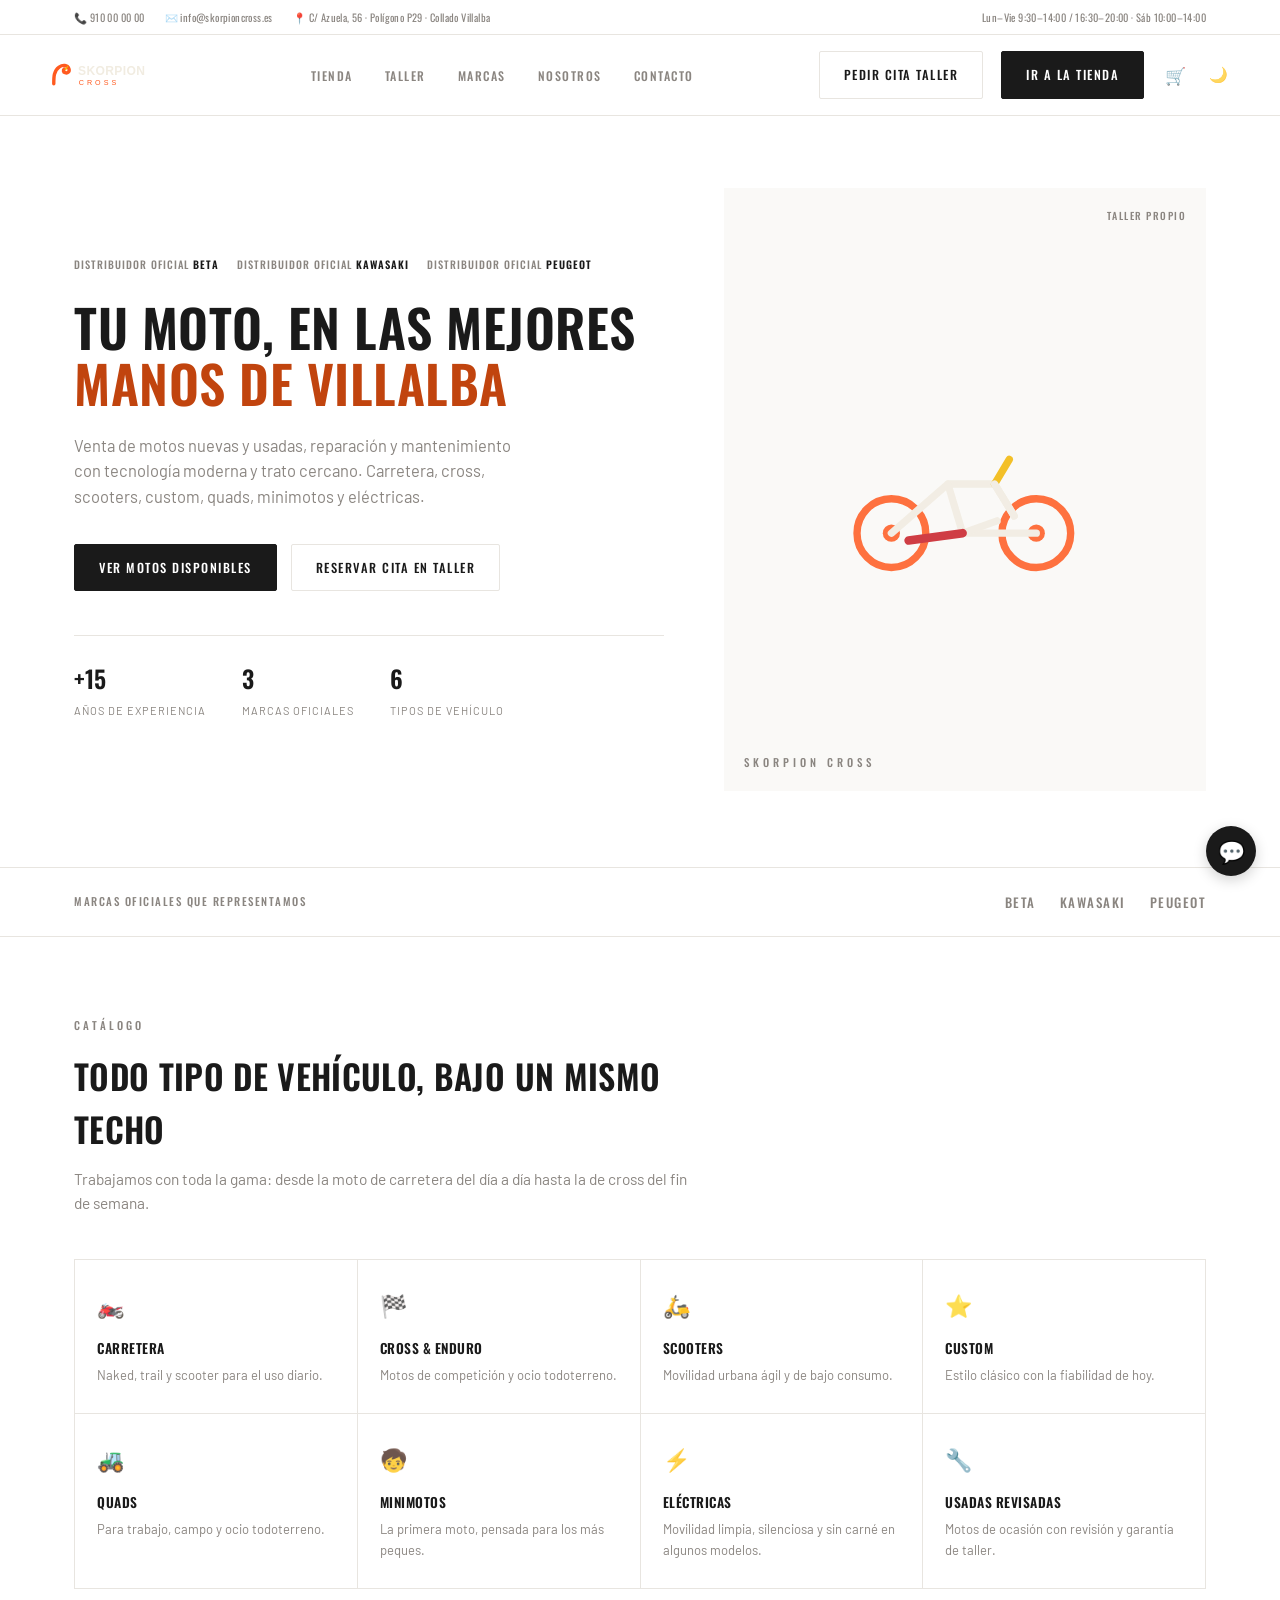
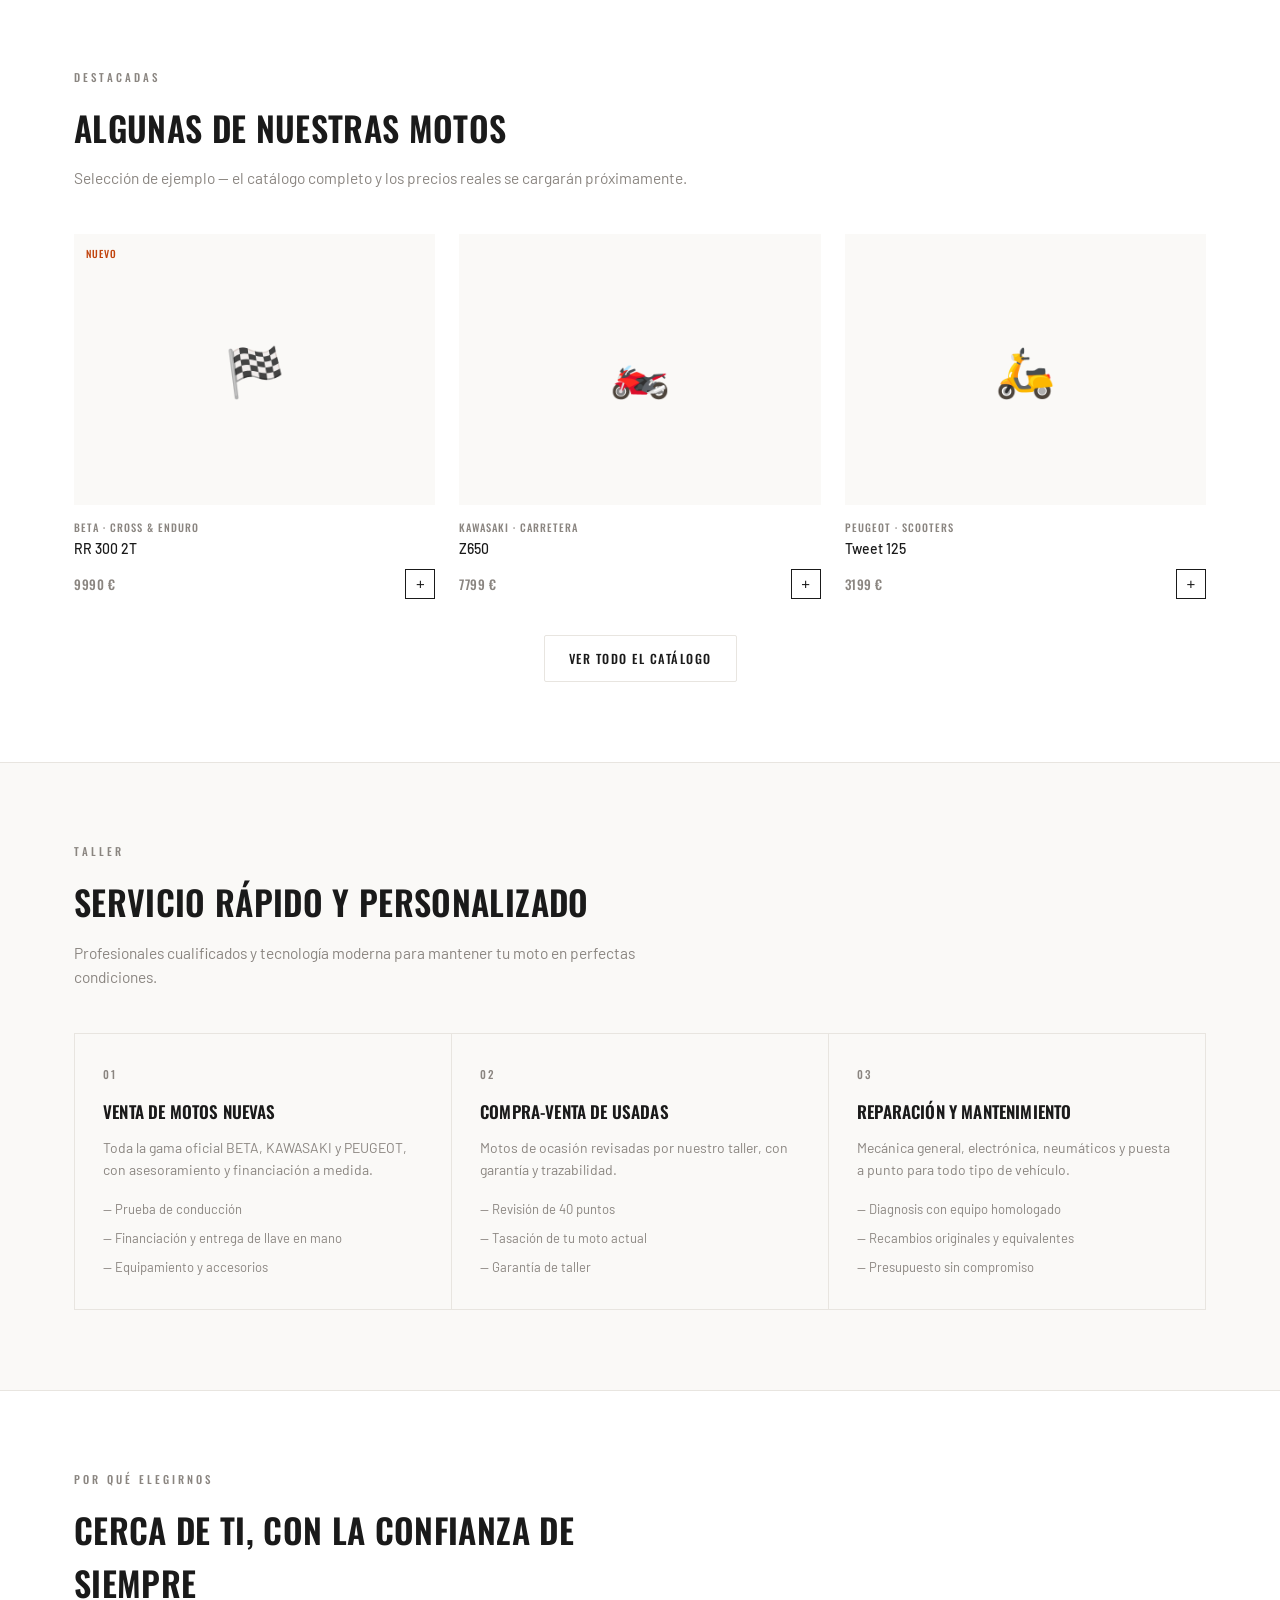
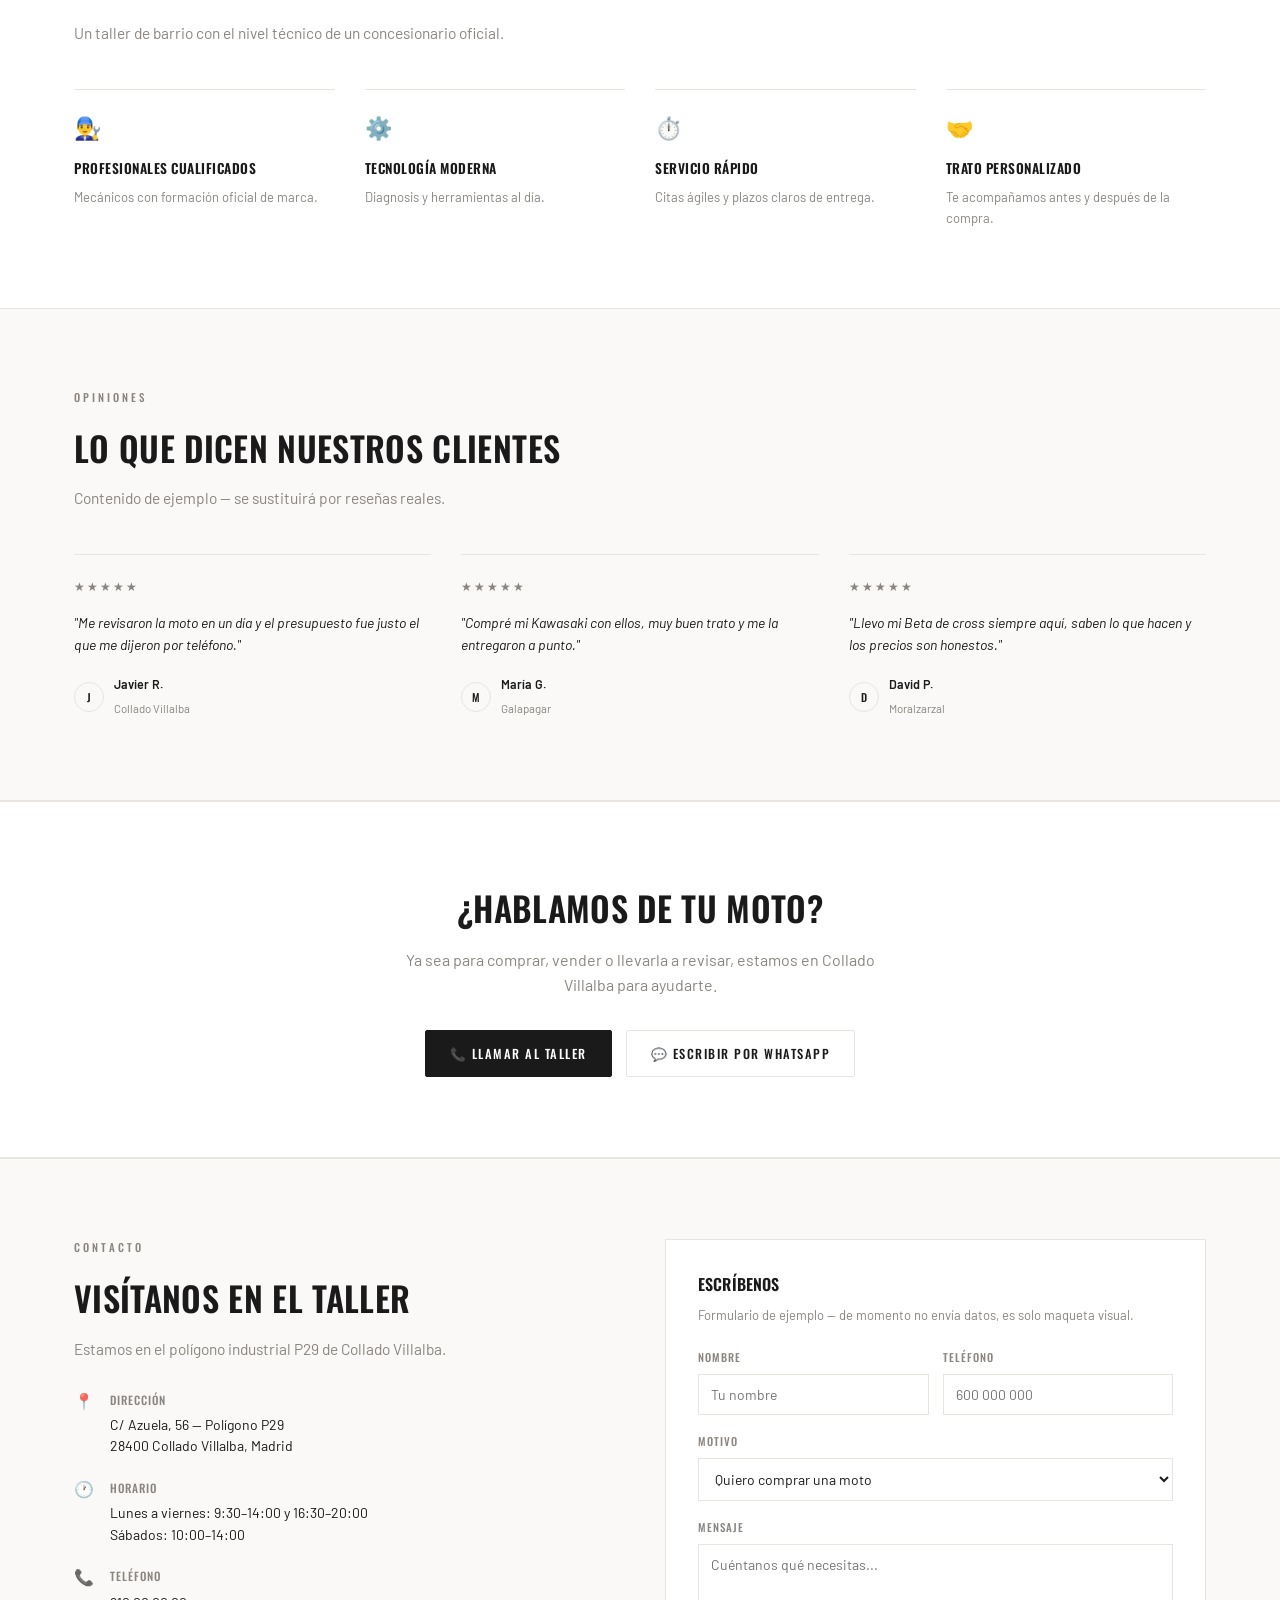
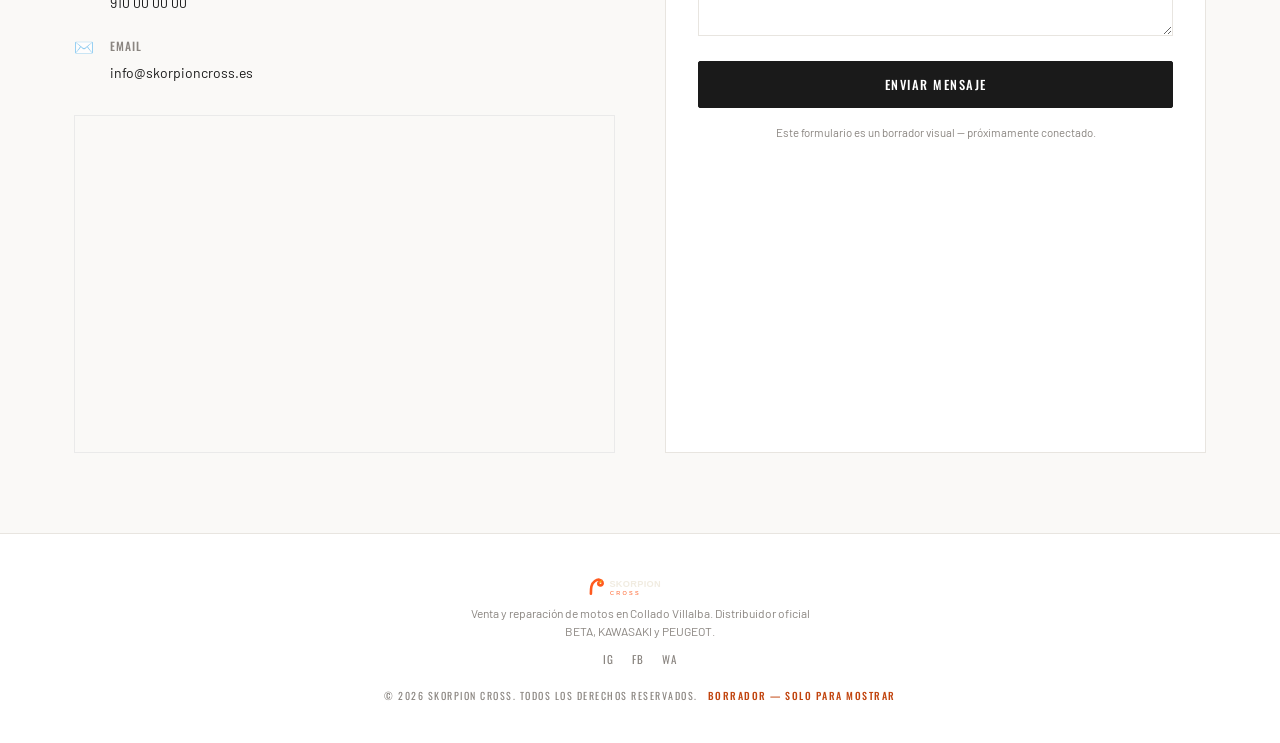
==== index.html @ dd4f6add "Skorpion Cross demo: static landing, shop catalog, cart and simulated checkout Co-Authored-By: Claud" ====
<!DOCTYPE html>
<html lang="es">
<head>
<meta charset="UTF-8">
<meta name="viewport" content="width=device-width, initial-scale=1.0">
<title>Skorpion Cross — Venta y Reparación de Motos en Collado Villalba</title>
<meta name="description" content="Skorpion Cross: taller y distribuidor oficial BETA, KAWASAKI y PEUGEOT en Collado Villalba. Venta de motos nuevas y usadas, reparación y mantenimiento de motos, scooters, custom, quads, minimotos y eléctricas.">
<link rel="icon" type="image/svg+xml" href="assets/favicon.svg">
<link rel="stylesheet" href="css/style.css">
<link rel="preconnect" href="https://fonts.googleapis.com">
<link rel="preconnect" href="https://fonts.gstatic.com" crossorigin>
<link href="https://fonts.googleapis.com/css2?family=Oswald:wght@500;600;700&family=Barlow:wght@400;500;600;700&display=swap" rel="stylesheet">
<script>
  (function () {
    try {
      var stored = localStorage.getItem('theme');
      var theme = stored || (window.matchMedia('(prefers-color-scheme: dark)').matches ? 'dark' : 'light');
      document.documentElement.setAttribute('data-theme', theme === 'dark' ? 'dark' : 'light');
    } catch (e) {}
  })();
</script>
</head>
<body>

<!-- ===== HEADER ===== -->
<header class="site-header">
  <div class="topbar">
    <div class="wrap">
      <div class="topbar-links">
        <a href="tel:+34910000000">📞 910 00 00 00</a>
        <a href="mailto:info@skorpioncross.es">✉️ info@skorpioncross.es</a>
        <span>📍 C/ Azuela, 56 · Polígono P29 · Collado Villalba</span>
      </div>
      <div class="topbar-links">
        <span>Lun–Vie 9:30–14:00 / 16:30–20:00 · Sáb 10:00–14:00</span>
      </div>
    </div>
  </div>

  <nav class="navbar wrap">
    <a href="#inicio" class="brand"><img src="assets/logo.svg" alt="Skorpion Cross"></a>

    <ul class="nav-links">
      <li><a href="tienda.html">Tienda</a></li>
      <li><a href="#servicios">Taller</a></li>
      <li><a href="#marcas">Marcas</a></li>
      <li><a href="#nosotros">Nosotros</a></li>
      <li><a href="#contacto">Contacto</a></li>
    </ul>

    <div class="nav-actions">
      <a href="#contacto" class="btn btn-outline">Pedir cita taller</a>
      <a href="tienda.html" class="btn btn-primary">Ir a la tienda</a>
      <a href="carrito.html" class="cart-link" aria-label="Ver carrito">🛒<span class="cart-badge" data-cart-count hidden>0</span></a>
      <button class="theme-toggle" data-theme-toggle aria-label="Cambiar tema">🌙</button>
      <button class="nav-toggle" id="navToggle" aria-label="Abrir menú">☰</button>
    </div>
  </nav>
</header>

<!-- Mobile nav -->
<div class="mobile-nav" id="mobileNav">
  <div class="mobile-nav-panel">
    <button class="mobile-nav-close" id="navClose">✕</button>
    <div class="mobile-theme-row">
      <span>Modo claro / oscuro</span>
      <button class="theme-toggle" data-theme-toggle aria-label="Cambiar tema">🌙</button>
    </div>
    <a href="tienda.html">Tienda</a>
    <a href="carrito.html">Carrito <span data-cart-count hidden>0</span></a>
    <a href="#servicios">Taller</a>
    <a href="#marcas">Marcas</a>
    <a href="#nosotros">Nosotros</a>
    <a href="#contacto">Contacto</a>
    <a href="tel:+34910000000" style="border:none; margin-top:10px;" class="btn btn-primary btn-block">Llamar ahora</a>
  </div>
</div>

<!-- ===== HERO ===== -->
<section class="hero" id="inicio">
  <div class="wrap">
    <div class="hero-copy">
      <div class="hero-badges">
        <span class="badge">Distribuidor oficial <strong>BETA</strong></span>
        <span class="badge">Distribuidor oficial <strong>KAWASAKI</strong></span>
        <span class="badge">Distribuidor oficial <strong>PEUGEOT</strong></span>
      </div>
      <h1>Tu moto, en las mejores <span>manos de Villalba</span></h1>
      <p class="lead">Venta de motos nuevas y usadas, reparación y mantenimiento con tecnología moderna y trato cercano. Carretera, cross, scooters, custom, quads, minimotos y eléctricas.</p>
      <div class="hero-cta">
        <a href="tienda.html" class="btn btn-primary">Ver motos disponibles</a>
        <a href="#contacto" class="btn btn-outline">Reservar cita en taller</a>
      </div>
      <div class="hero-stats">
        <div><strong>+15</strong><span>Años de experiencia</span></div>
        <div><strong>3</strong><span>Marcas oficiales</span></div>
        <div><strong>6</strong><span>Tipos de vehículo</span></div>
      </div>
    </div>

    <div class="hero-visual">
      <span class="flag">Taller propio</span>
      <svg class="moto-mark" viewBox="0 0 220 140" xmlns="http://www.w3.org/2000/svg">
        <circle cx="50" cy="106" r="28" fill="none" stroke="#ff5a1f" stroke-width="6"/>
        <circle cx="50" cy="106" r="7" fill="#ff5a1f"/>
        <circle cx="168" cy="106" r="28" fill="none" stroke="#ff5a1f" stroke-width="6"/>
        <circle cx="168" cy="106" r="7" fill="#ff5a1f"/>
        <!-- frame -->
        <path d="M50 106 L96 66 L134 66 L150 92" fill="none" stroke="#f1ece1" stroke-width="6" stroke-linecap="round" stroke-linejoin="round"/>
        <path d="M96 66 L108 106 L168 106" fill="none" stroke="#f1ece1" stroke-width="6" stroke-linecap="round" stroke-linejoin="round"/>
        <!-- seat -->
        <path d="M108 106 L136 96" fill="none" stroke="#f1ece1" stroke-width="6" stroke-linecap="round"/>
        <!-- handlebar + fork -->
        <path d="M134 66 L146 46" fill="none" stroke="#f2b705" stroke-width="6" stroke-linecap="round"/>
        <path d="M134 66 L150 92" fill="none" stroke="#f1ece1" stroke-width="6" stroke-linecap="round"/>
        <!-- exhaust -->
        <path d="M108 106 L64 112" fill="none" stroke="#c81d25" stroke-width="7" stroke-linecap="round"/>
      </svg>
    </div>
  </div>
</section>

<!-- ===== BRAND STRIP ===== -->
<div class="brand-strip" id="marcas">
  <div class="wrap">
    <span class="label">Marcas oficiales que representamos</span>
    <div class="brand-pills">
      <span class="brand-pill beta">BETA</span>
      <span class="brand-pill kawa">KAWASAKI</span>
      <span class="brand-pill peug">PEUGEOT</span>
    </div>
  </div>
</div>

<!-- ===== CATEGORIES ===== -->
<section id="categorias">
  <div class="wrap">
    <div class="eyebrow">Catálogo</div>
    <div class="section-head">
      <h2>Todo tipo de vehículo, bajo un mismo techo</h2>
      <p>Trabajamos con toda la gama: desde la moto de carretera del día a día hasta la de cross del fin de semana.</p>
    </div>
    <div class="cat-grid">
      <div class="cat-card"><div class="icon">🏍️</div><h3>Carretera</h3><p>Naked, trail y scooter para el uso diario.</p></div>
      <div class="cat-card"><div class="icon">🏁</div><h3>Cross &amp; Enduro</h3><p>Motos de competición y ocio todoterreno.</p></div>
      <div class="cat-card"><div class="icon">🛵</div><h3>Scooters</h3><p>Movilidad urbana ágil y de bajo consumo.</p></div>
      <div class="cat-card"><div class="icon">⭐</div><h3>Custom</h3><p>Estilo clásico con la fiabilidad de hoy.</p></div>
      <div class="cat-card"><div class="icon">🚜</div><h3>Quads</h3><p>Para trabajo, campo y ocio todoterreno.</p></div>
      <div class="cat-card"><div class="icon">🧒</div><h3>Minimotos</h3><p>La primera moto, pensada para los más peques.</p></div>
      <div class="cat-card"><div class="icon">⚡</div><h3>Eléctricas</h3><p>Movilidad limpia, silenciosa y sin carné en algunos modelos.</p></div>
      <div class="cat-card"><div class="icon">🔧</div><h3>Usadas revisadas</h3><p>Motos de ocasión con revisión y garantía de taller.</p></div>
    </div>
  </div>
</section>

<!-- ===== FEATURED MOTOS (placeholder) ===== -->
<section id="motos" style="padding-top:0;">
  <div class="wrap">
    <div class="eyebrow">Destacadas</div>
    <div class="section-head">
      <h2>Algunas de nuestras motos</h2>
      <p>Selección de ejemplo — el catálogo completo y los precios reales se cargarán próximamente.</p>
    </div>
    <div class="product-grid" id="destacadas-grid"></div>
    <div style="text-align:center; margin-top:36px;">
      <a href="tienda.html" class="btn btn-outline">Ver todo el catálogo</a>
    </div>
  </div>
</section>

<!-- ===== SERVICES ===== -->
<section class="svc-section" id="servicios">
  <div class="wrap">
    <div class="eyebrow">Taller</div>
    <div class="section-head">
      <h2>Servicio rápido y personalizado</h2>
      <p>Profesionales cualificados y tecnología moderna para mantener tu moto en perfectas condiciones.</p>
    </div>
    <div class="svc-grid">
      <div class="svc-card">
        <div class="svc-num">01</div>
        <h3>Venta de motos nuevas</h3>
        <p>Toda la gama oficial BETA, KAWASAKI y PEUGEOT, con asesoramiento y financiación a medida.</p>
        <ul>
          <li>Prueba de conducción</li>
          <li>Financiación y entrega de llave en mano</li>
          <li>Equipamiento y accesorios</li>
        </ul>
      </div>
      <div class="svc-card">
        <div class="svc-num">02</div>
        <h3>Compra-venta de usadas</h3>
        <p>Motos de ocasión revisadas por nuestro taller, con garantía y trazabilidad.</p>
        <ul>
          <li>Revisión de 40 puntos</li>
          <li>Tasación de tu moto actual</li>
          <li>Garantía de taller</li>
        </ul>
      </div>
      <div class="svc-card">
        <div class="svc-num">03</div>
        <h3>Reparación y mantenimiento</h3>
        <p>Mecánica general, electrónica, neumáticos y puesta a punto para todo tipo de vehículo.</p>
        <ul>
          <li>Diagnosis con equipo homologado</li>
          <li>Recambios originales y equivalentes</li>
          <li>Presupuesto sin compromiso</li>
        </ul>
      </div>
    </div>
  </div>
</section>

<!-- ===== WHY US ===== -->
<section id="nosotros">
  <div class="wrap">
    <div class="eyebrow">Por qué elegirnos</div>
    <div class="section-head">
      <h2>Cerca de ti, con la confianza de siempre</h2>
      <p>Un taller de barrio con el nivel técnico de un concesionario oficial.</p>
    </div>
    <div class="why-grid">
      <div class="why-card"><div class="icon">👨‍🔧</div><h3>Profesionales cualificados</h3><p>Mecánicos con formación oficial de marca.</p></div>
      <div class="why-card"><div class="icon">⚙️</div><h3>Tecnología moderna</h3><p>Diagnosis y herramientas al día.</p></div>
      <div class="why-card"><div class="icon">⏱️</div><h3>Servicio rápido</h3><p>Citas ágiles y plazos claros de entrega.</p></div>
      <div class="why-card"><div class="icon">🤝</div><h3>Trato personalizado</h3><p>Te acompañamos antes y después de la compra.</p></div>
    </div>
  </div>
</section>

<!-- ===== TESTIMONIALS ===== -->
<section class="svc-section">
  <div class="wrap">
    <div class="eyebrow">Opiniones</div>
    <div class="section-head">
      <h2>Lo que dicen nuestros clientes</h2>
      <p>Contenido de ejemplo — se sustituirá por reseñas reales.</p>
    </div>
    <div class="testi-grid">
      <div class="testi-card">
        <div class="testi-stars">★★★★★</div>
        <p>"Me revisaron la moto en un día y el presupuesto fue justo el que me dijeron por teléfono."</p>
        <div class="testi-who"><div class="testi-avatar">J</div><div><strong>Javier R.</strong><span>Collado Villalba</span></div></div>
      </div>
      <div class="testi-card">
        <div class="testi-stars">★★★★★</div>
        <p>"Compré mi Kawasaki con ellos, muy buen trato y me la entregaron a punto."</p>
        <div class="testi-who"><div class="testi-avatar">M</div><div><strong>María G.</strong><span>Galapagar</span></div></div>
      </div>
      <div class="testi-card">
        <div class="testi-stars">★★★★★</div>
        <p>"Llevo mi Beta de cross siempre aquí, saben lo que hacen y los precios son honestos."</p>
        <div class="testi-who"><div class="testi-avatar">D</div><div><strong>David P.</strong><span>Moralzarzal</span></div></div>
      </div>
    </div>
  </div>
</section>

<!-- ===== CTA BANNER ===== -->
<section class="cta-banner">
  <div class="wrap">
    <h2>¿Hablamos de tu moto?</h2>
    <p>Ya sea para comprar, vender o llevarla a revisar, estamos en Collado Villalba para ayudarte.</p>
    <div class="cta-buttons">
      <a href="tel:+34910000000" class="btn btn-primary">📞 Llamar al taller</a>
      <a href="https://wa.me/34600000000" class="btn btn-outline" target="_blank" rel="noopener">💬 Escribir por WhatsApp</a>
    </div>
  </div>
</section>

<!-- ===== CONTACT ===== -->
<section class="contact-section" id="contacto">
  <div class="wrap contact-grid">
    <div>
      <div class="eyebrow">Contacto</div>
      <div class="section-head" style="margin-bottom:30px;">
        <h2>Visítanos en el taller</h2>
        <p>Estamos en el polígono industrial P29 de Collado Villalba.</p>
      </div>
      <div class="info-list">
        <div class="info-item">
          <div class="icon">📍</div>
          <div><h4>Dirección</h4><p>C/ Azuela, 56 — Polígono P29<br>28400 Collado Villalba, Madrid</p></div>
        </div>
        <div class="info-item">
          <div class="icon">🕐</div>
          <div><h4>Horario</h4><p>Lunes a viernes: 9:30–14:00 y 16:30–20:00<br>Sábados: 10:00–14:00</p></div>
        </div>
        <div class="info-item">
          <div class="icon">📞</div>
          <div><h4>Teléfono</h4><a href="tel:+34910000000">910 00 00 00</a></div>
        </div>
        <div class="info-item">
          <div class="icon">✉️</div>
          <div><h4>Email</h4><a href="mailto:info@skorpioncross.es">info@skorpioncross.es</a></div>
        </div>
      </div>
      <div class="map-embed">
        <iframe src="https://www.openstreetmap.org/export/embed.html?bbox=-4.0180%2C40.6270%2C-3.9980%2C40.6420&layer=mapnik&marker=40.6345%2C-4.0080" loading="lazy" title="Mapa de ubicación Skorpion Cross"></iframe>
      </div>
    </div>

    <div class="contact-form">
      <h3>Escríbenos</h3>
      <p class="note">Formulario de ejemplo — de momento no envía datos, es solo maqueta visual.</p>
      <form onsubmit="return false;">
        <div class="field-row">
          <div class="field"><label>Nombre</label><input type="text" placeholder="Tu nombre"></div>
          <div class="field"><label>Teléfono</label><input type="tel" placeholder="600 000 000"></div>
        </div>
        <div class="field"><label>Motivo</label>
          <select>
            <option>Quiero comprar una moto</option>
            <option>Quiero vender mi moto</option>
            <option>Cita para el taller</option>
            <option>Otra consulta</option>
          </select>
        </div>
        <div class="field"><label>Mensaje</label><textarea rows="4" placeholder="Cuéntanos qué necesitas..."></textarea></div>
        <button type="submit" class="btn btn-primary btn-block">Enviar mensaje</button>
        <p class="form-note-small">Este formulario es un borrador visual — próximamente conectado.</p>
      </form>
    </div>
  </div>
</section>

<!-- ===== FOOTER ===== -->
<footer class="site-footer">
  <div class="wrap">
    <div class="footer-grid">
      <div class="footer-brand">
        <img src="assets/logo.svg" alt="Skorpion Cross">
        <p>Venta y reparación de motos en Collado Villalba. Distribuidor oficial BETA, KAWASAKI y PEUGEOT.</p>
        <div class="footer-social">
          <a href="#" aria-label="Instagram">IG</a>
          <a href="#" aria-label="Facebook">FB</a>
          <a href="https://wa.me/34600000000" aria-label="WhatsApp">WA</a>
        </div>
      </div>
      <div class="footer-col">
        <h4>Catálogo</h4>
        <ul>
          <li><a href="tienda.html?condicion=Nueva">Motos nuevas</a></li>
          <li><a href="tienda.html?condicion=Ocasi%C3%B3n">Motos de ocasión</a></li>
          <li><a href="tienda.html?categoria=Quads">Quads y minimotos</a></li>
          <li><a href="tienda.html?seccion=equipacion">Equipación</a></li>
        </ul>
      </div>
      <div class="footer-col">
        <h4>Taller</h4>
        <ul>
          <li><a href="#servicios">Reparación</a></li>
          <li><a href="#servicios">Mantenimiento</a></li>
          <li><a href="#contacto">Pedir cita</a></li>
        </ul>
      </div>
      <div class="footer-col">
        <h4>Ubicación</h4>
        <p>C/ Azuela, 56<br>Polígono P29<br>28400 Collado Villalba</p>
      </div>
    </div>
    <div class="footer-bottom">
      <span>© 2026 Skorpion Cross. Todos los derechos reservados.</span>
      <span class="draft-tag">BORRADOR — solo para mostrar</span>
    </div>
  </div>
</footer>

<a href="https://wa.me/34600000000" class="wa-float" target="_blank" rel="noopener" aria-label="WhatsApp">💬</a>

<script src="js/products.js"></script>
<script src="js/cart.js"></script>
<script src="js/product-card.js"></script>
<script src="js/home.js"></script>
<script src="js/main.js"></script>
</body>
</html>
---- css/style.css ----
:root {
  color-scheme: light;
  --bg: #ffffff;
  --bg-alt: #faf9f7;
  --bg-card: #ffffff;
  --line: #e8e5e0;
  --text: #1a1a1a;
  --text-dim: #8a8580;
  --accent: #c1440e;
  --accent-2: #8a8580;
  --accent-3: #a3220a;
  --radius: 2px;
  --radius-lg: 2px;
  --container: 1180px;
  --font-display: 'Oswald', 'Arial Narrow', sans-serif;
  --font-body: 'Barlow', 'Arial', sans-serif;
}

[data-theme="dark"] {
  color-scheme: dark;
  --bg: #141414;
  --bg-alt: #1a1a1a;
  --bg-card: #141414;
  --line: #2c2c2c;
  --text: #f2f0ec;
  --text-dim: #83807a;
  --accent: #e0621f;
  --accent-2: #83807a;
  --accent-3: #e0492a;
}

@media (prefers-color-scheme: dark) {
  :root:not([data-theme="light"]) {
    color-scheme: dark;
    --bg: #141414;
    --bg-alt: #1a1a1a;
    --bg-card: #141414;
    --line: #2c2c2c;
    --text: #f2f0ec;
    --text-dim: #83807a;
    --accent: #e0621f;
    --accent-2: #83807a;
    --accent-3: #e0492a;
  }
}

* { box-sizing: border-box; margin: 0; padding: 0; }

html { scroll-behavior: smooth; }

body {
  background: var(--bg);
  transition: background .2s ease, color .2s ease;
  color: var(--text);
  font-family: var(--font-body);
  font-weight: 400;
  line-height: 1.55;
  -webkit-font-smoothing: antialiased;
}

img { max-width: 100%; display: block; }

a { color: inherit; text-decoration: none; }
a, button { transition: opacity .2s ease, color .2s ease, background-color .2s ease, border-color .2s ease; }

.wrap {
  max-width: var(--container);
  margin: 0 auto;
  padding: 0 24px;
}

section { padding: 80px 0; }

h1, h2, h3 {
  font-family: var(--font-display);
  font-weight: 600;
  letter-spacing: 0.01em;
  text-transform: uppercase;
}

.eyebrow {
  display: block;
  font-family: var(--font-display);
  font-size: 11px;
  font-weight: 500;
  letter-spacing: 3px;
  text-transform: uppercase;
  color: var(--text-dim);
  margin-bottom: 16px;
}

.section-head {
  max-width: 620px;
  margin-bottom: 44px;
}
.section-head h2 {
  font-size: clamp(24px, 2.8vw, 34px);
  margin-bottom: 12px;
}
.section-head p {
  color: var(--text-dim);
  font-size: 15.5px;
  font-family: var(--font-body);
  text-transform: none;
}

/* Buttons — flat, square, tiny tracked uppercase */
.btn {
  display: inline-flex;
  align-items: center;
  justify-content: center;
  gap: 8px;
  padding: 13px 24px;
  border-radius: var(--radius);
  font-family: var(--font-display);
  font-weight: 500;
  font-size: 12.5px;
  letter-spacing: 1.5px;
  text-transform: uppercase;
  border: 1px solid var(--text);
  cursor: pointer;
  transition: opacity .2s ease, background .2s ease, color .2s ease;
  white-space: nowrap;
}
.btn:hover { opacity: 0.7; }
.btn:active { opacity: 0.55; }

.btn-primary {
  background: var(--text);
  color: var(--bg);
}
.btn-outline {
  border-color: var(--line);
  color: var(--text);
  background: transparent;
}
.btn-outline:hover { border-color: var(--text); opacity: 1; }
.btn-block { width: 100%; }

/* Header */
.site-header {
  position: sticky;
  top: 0;
  z-index: 100;
  background: var(--bg);
  border-bottom: 1px solid var(--line);
  transition: background .2s ease, border-color .2s ease;
}
.topbar {
  background: var(--bg);
  border-bottom: 1px solid var(--line);
  font-family: var(--font-display);
  font-size: 10.5px;
  letter-spacing: 0.4px;
  color: var(--text-dim);
}
.topbar .wrap {
  display: flex;
  justify-content: space-between;
  align-items: center;
  padding-top: 9px;
  padding-bottom: 9px;
  gap: 16px;
  flex-wrap: wrap;
}
.topbar a:hover { color: var(--text); }
.topbar-links { display: flex; gap: 20px; flex-wrap: wrap; }

.navbar {
  display: flex;
  align-items: center;
  justify-content: space-between;
  padding: 16px 0;
  gap: 20px;
}
.brand { display: flex; align-items: center; }
.brand img { height: 34px; width: auto; }

.nav-links {
  display: flex;
  align-items: center;
  gap: 32px;
  list-style: none;
}
.nav-links a {
  font-family: var(--font-display);
  font-size: 12px;
  font-weight: 500;
  letter-spacing: 1.5px;
  text-transform: uppercase;
  color: var(--text-dim);
  transition: color .15s ease;
}
.nav-links a:hover { color: var(--text); }

.nav-actions { display: flex; align-items: center; gap: 18px; }
.nav-toggle {
  display: none;
  background: none;
  border: none;
  width: 32px;
  height: 32px;
  color: var(--text);
  font-size: 20px;
  cursor: pointer;
}

.theme-toggle {
  display: flex;
  align-items: center;
  justify-content: center;
  width: 24px;
  height: 24px;
  border: none;
  background: none;
  color: var(--text);
  font-size: 15px;
  cursor: pointer;
  flex-shrink: 0;
  opacity: 0.75;
  transition: opacity .15s ease;
}
.theme-toggle:hover { opacity: 1; }

.mobile-theme-row {
  display: flex;
  align-items: center;
  justify-content: space-between;
  padding: 14px 4px;
  border-bottom: 1px solid var(--line);
  font-family: var(--font-display);
  font-weight: 500;
  font-size: 12px;
  letter-spacing: 1px;
  text-transform: uppercase;
}
.mobile-theme-row .theme-toggle { opacity: 1; font-size: 18px; }

/* Hero */
.hero {
  position: relative;
  padding: 72px 0 76px;
  border-bottom: 1px solid var(--line);
}
.hero .wrap {
  display: grid;
  grid-template-columns: 1.1fr 0.9fr;
  gap: 60px;
  align-items: center;
}
.hero-badges {
  display: flex;
  gap: 18px;
  margin-bottom: 26px;
  flex-wrap: wrap;
}
.badge {
  font-family: var(--font-display);
  font-size: 10.5px;
  font-weight: 500;
  letter-spacing: 1px;
  text-transform: uppercase;
  color: var(--text-dim);
  padding: 0;
  border: none;
  border-radius: 0;
}
.badge strong { color: var(--text); font-weight: 600; }

.hero h1 {
  font-size: clamp(34px, 4.6vw, 52px);
  line-height: 1.08;
  margin-bottom: 22px;
}
.hero h1 span { color: var(--accent); }
.hero p.lead {
  font-family: var(--font-body);
  font-size: 16.5px;
  color: var(--text-dim);
  max-width: 460px;
  margin-bottom: 34px;
}
.hero-cta { display: flex; gap: 14px; flex-wrap: wrap; margin-bottom: 44px; }

.hero-stats {
  display: flex;
  gap: 36px;
  flex-wrap: wrap;
  border-top: 1px solid var(--line);
  padding-top: 24px;
}
.hero-stats div strong {
  display: block;
  font-family: var(--font-display);
  font-size: 24px;
  font-weight: 600;
  color: var(--text);
}
.hero-stats div span {
  font-size: 11px;
  color: var(--text-dim);
  text-transform: uppercase;
  letter-spacing: 1px;
}

.hero-visual {
  position: relative;
  aspect-ratio: 4/5;
  background: var(--bg-alt);
  display: flex;
  align-items: center;
  justify-content: center;
  overflow: hidden;
}
.hero-visual .moto-mark {
  width: 56%;
  opacity: 0.85;
}
.hero-visual::after {
  content: "SKORPION CROSS";
  position: absolute;
  bottom: 20px;
  left: 20px;
  right: 20px;
  font-family: var(--font-display);
  font-weight: 500;
  font-size: 11px;
  letter-spacing: 4px;
  color: var(--text-dim);
}
.hero-visual .flag {
  position: absolute;
  top: 20px;
  right: 20px;
  font-family: var(--font-display);
  font-size: 10px;
  font-weight: 500;
  letter-spacing: 1.5px;
  text-transform: uppercase;
  color: var(--text-dim);
}

/* Strip of brands */
.brand-strip {
  border-bottom: 1px solid var(--line);
}
.brand-strip .wrap {
  display: flex;
  align-items: center;
  justify-content: space-between;
  flex-wrap: wrap;
  gap: 20px;
  padding: 24px 24px;
}
.brand-strip span.label {
  font-family: var(--font-display);
  font-size: 11px;
  font-weight: 500;
  letter-spacing: 1.5px;
  color: var(--text-dim);
  text-transform: uppercase;
}
.brand-pills { display: flex; gap: 24px; flex-wrap: wrap; }
.brand-pill {
  font-family: var(--font-display);
  font-weight: 500;
  font-size: 13px;
  letter-spacing: 1.5px;
  padding: 0;
  border: none;
  color: var(--text-dim);
}
.brand-pill:hover { color: var(--text); }

/* Category grid */
.cat-grid {
  display: grid;
  grid-template-columns: repeat(4, 1fr);
  gap: 1px;
  background: var(--line);
  border: 1px solid var(--line);
}
.cat-card {
  background: var(--bg);
  padding: 28px 22px;
  transition: background .15s ease;
}
.cat-card:hover { background: var(--bg-alt); }
.cat-card .icon {
  font-size: 22px;
  width: auto;
  height: auto;
  display: block;
  margin-bottom: 16px;
  opacity: 0.85;
}
.cat-card h3 { font-size: 13.5px; margin-bottom: 6px; letter-spacing: 0.5px; }
.cat-card p { font-size: 13px; color: var(--text-dim); }

/* Services */
.svc-section { background: var(--bg-alt); border-top: 1px solid var(--line); border-bottom: 1px solid var(--line); }
.svc-grid {
  display: grid;
  grid-template-columns: repeat(3, 1fr);
  gap: 1px;
  background: var(--line);
  border: 1px solid var(--line);
}
.svc-card {
  background: var(--bg-alt);
  padding: 32px 28px;
}
.svc-num {
  font-family: var(--font-display);
  font-size: 11px;
  font-weight: 500;
  color: var(--text-dim);
  letter-spacing: 2px;
  margin-bottom: 16px;
}
.svc-card h3 { font-size: 17px; margin-bottom: 12px; }
.svc-card p { color: var(--text-dim); font-size: 14px; margin-bottom: 18px; }
.svc-card ul { list-style: none; display: flex; flex-direction: column; gap: 9px; }
.svc-card li {
  font-size: 13px;
  color: var(--text-dim);
  padding-left: 0;
  position: relative;
}
.svc-card li::before { content: "— "; color: var(--text-dim); }

/* Why us */
.why-grid {
  display: grid;
  grid-template-columns: repeat(4, 1fr);
  gap: 30px;
}
.why-card {
  text-align: left;
  padding: 0;
  border-top: 1px solid var(--line);
  padding-top: 20px;
}
.why-card .icon {
  width: auto;
  height: auto;
  margin: 0 0 14px;
  display: block;
  font-size: 22px;
  background: none;
  border: none;
}
.why-card h3 { font-size: 13.5px; margin-bottom: 8px; letter-spacing: 0.5px; }
.why-card p { font-size: 13px; color: var(--text-dim); }

/* Testimonials */
.testi-grid {
  display: grid;
  grid-template-columns: repeat(3, 1fr);
  gap: 30px;
}
.testi-card {
  background: transparent;
  border: none;
  border-top: 1px solid var(--line);
  padding: 22px 0 0;
}
.testi-stars { color: var(--text-dim); font-size: 12px; margin-bottom: 16px; letter-spacing: 2px; }
.testi-card p { font-size: 14px; color: var(--text); margin-bottom: 20px; font-style: italic; }
.testi-who { display: flex; align-items: center; gap: 10px; }
.testi-avatar {
  width: 30px; height: 30px; border-radius: 50%;
  background: var(--bg-alt);
  border: 1px solid var(--line);
  display: flex; align-items: center; justify-content: center;
  font-family: var(--font-display); font-weight: 500; font-size: 11px; color: var(--text);
}
.testi-who strong { font-size: 12.5px; display: block; font-weight: 600; }
.testi-who span { font-size: 11.5px; color: var(--text-dim); }

/* Contact / location */
.contact-section { background: var(--bg-alt); border-top: 1px solid var(--line); }
.contact-grid {
  display: grid;
  grid-template-columns: 1fr 1fr;
  gap: 50px;
}
.info-list { display: flex; flex-direction: column; gap: 22px; margin-bottom: 30px; }
.info-item { display: flex; gap: 16px; }
.info-item .icon {
  width: 20px; height: 20px; border-radius: 0;
  background: none; border: none;
  display: flex; align-items: center; justify-content: center;
  font-size: 16px; flex-shrink: 0; opacity: 0.8;
}
.info-item h4 { font-family: var(--font-display); font-weight: 500; letter-spacing: 1px; text-transform: uppercase; font-size: 11.5px; margin-bottom: 5px; color: var(--text-dim); }
.info-item p, .info-item a { font-size: 14px; color: var(--text); }
.info-item a:hover { opacity: 0.6; }

.map-embed {
  border-radius: 0;
  overflow: hidden;
  border: 1px solid var(--line);
  aspect-ratio: 16/10;
  filter: grayscale(1) contrast(1.05);
}
.map-embed iframe { width: 100%; height: 100%; border: 0; }
[data-theme="dark"] .map-embed iframe { filter: invert(0.9) grayscale(1) contrast(0.9); }
@media (prefers-color-scheme: dark) { :root:not([data-theme="light"]) .map-embed iframe { filter: invert(0.9) grayscale(1) contrast(0.9); } }

.contact-form {
  background: var(--bg);
  border: 1px solid var(--line);
  border-radius: 0;
  padding: 32px;
}
.contact-form h3 { font-size: 16px; margin-bottom: 8px; }
.contact-form p.note { font-size: 13px; color: var(--text-dim); margin-bottom: 24px; text-transform: none; font-family: var(--font-body); }
.field { margin-bottom: 18px; }
.field label {
  display: block;
  font-family: var(--font-display);
  font-size: 11px;
  font-weight: 500;
  letter-spacing: 1px;
  text-transform: uppercase;
  color: var(--text-dim);
  margin-bottom: 8px;
}
.field input, .field select, .field textarea {
  width: 100%;
  background: var(--bg);
  border: 1px solid var(--line);
  border-radius: 0;
  padding: 11px 12px;
  color: var(--text);
  font-family: var(--font-body);
  font-size: 14px;
}
.field input:focus, .field select:focus, .field textarea:focus {
  outline: none;
  border-color: var(--text);
}
.field-row { display: grid; grid-template-columns: 1fr 1fr; gap: 14px; }
.form-note-small { font-size: 11.5px; color: var(--text-dim); margin-top: 16px; text-align: center; }

/* CTA banner */
.cta-banner {
  background: var(--bg);
  border-top: 1px solid var(--line);
  border-bottom: 1px solid var(--line);
  text-align: center;
}
.cta-banner h2 { font-size: clamp(24px, 3.2vw, 34px); margin-bottom: 14px; }
.cta-banner p { color: var(--text-dim); max-width: 480px; margin: 0 auto 32px; }
.cta-buttons { display: flex; gap: 14px; justify-content: center; flex-wrap: wrap; }

/* Footer — centered, minimal, editorial */
footer.site-footer {
  padding: 40px 0;
  border-top: 1px solid var(--line);
  text-align: center;
}
.footer-grid {
  display: flex;
  flex-direction: column;
  align-items: center;
  gap: 16px;
  margin-bottom: 20px;
}
.footer-brand img { height: 26px; margin: 0 auto 4px; }
.footer-brand p { font-size: 12px; color: var(--text-dim); max-width: 360px; margin: 0 auto; }
.footer-social { display: flex; gap: 18px; margin-top: 10px; justify-content: center; }
.footer-social a {
  width: auto; height: auto;
  border: none;
  font-family: var(--font-display);
  font-size: 11px;
  letter-spacing: 1px;
  color: var(--text-dim);
}
.footer-social a:hover { color: var(--text); }
.footer-col { display: none; }
.footer-bottom {
  border-top: none;
  padding-top: 0;
  display: flex;
  justify-content: center;
  align-items: center;
  flex-wrap: wrap;
  gap: 10px;
  font-family: var(--font-display);
  font-size: 10px;
  letter-spacing: 1.5px;
  text-transform: uppercase;
  color: var(--text-dim);
}
.footer-bottom .draft-tag {
  background: none;
  color: var(--accent);
  font-weight: 500;
  padding: 0;
  border-radius: 0;
  letter-spacing: 1.5px;
}

/* Floating WhatsApp */
.wa-float {
  position: fixed;
  bottom: 24px;
  right: 24px;
  width: 50px;
  height: 50px;
  border-radius: 50%;
  background: var(--text);
  color: var(--bg);
  display: flex;
  align-items: center;
  justify-content: center;
  font-size: 22px;
  box-shadow: 0 4px 14px rgba(0,0,0,0.18);
  z-index: 90;
  transition: opacity .15s ease;
}
.wa-float:hover { opacity: 0.8; }

/* Responsive */
@media (max-width: 980px) {
  .hero .wrap { grid-template-columns: 1fr; }
  .hero-visual { order: -1; aspect-ratio: 16/9; }
  .cat-grid { grid-template-columns: repeat(2, 1fr); }
  .svc-grid { grid-template-columns: 1fr; }
  .why-grid { grid-template-columns: repeat(2, 1fr); }
  .testi-grid { grid-template-columns: 1fr; }
  .contact-grid { grid-template-columns: 1fr; }
}

@media (max-width: 720px) {
  section { padding: 56px 0; }
  .nav-links, .nav-actions .btn-outline { display: none; }
  .nav-toggle { display: flex; align-items: center; justify-content: center; }
  .topbar-links { display: none; }
  .cat-grid { grid-template-columns: 1fr 1fr; }
  .why-grid { grid-template-columns: 1fr 1fr; }
  .field-row { grid-template-columns: 1fr; }
  .hero-stats { gap: 22px; }
}

/* Mobile nav drawer */
.mobile-nav {
  display: none;
  position: fixed;
  inset: 0;
  background: rgba(0,0,0,0.4);
  z-index: 200;
}
.mobile-nav.open { display: block; }
.mobile-nav-panel {
  position: absolute;
  top: 0; right: 0;
  width: 78%;
  max-width: 320px;
  height: 100%;
  background: var(--bg);
  border-left: 1px solid var(--line);
  padding: 24px;
  display: flex;
  flex-direction: column;
  gap: 6px;
}
.mobile-nav-panel a {
  padding: 14px 4px;
  border-bottom: 1px solid var(--line);
  font-family: var(--font-display);
  font-weight: 500;
  font-size: 13px;
  letter-spacing: 1px;
  text-transform: uppercase;
}
.mobile-nav-close {
  align-self: flex-end;
  background: none;
  border: none;
  color: var(--text);
  width: 32px; height: 32px;
  border-radius: 0;
  font-size: 18px;
  margin-bottom: 10px;
}

/* ======================================================
   TIENDA — catálogo, ficha de producto, carrito, checkout
   ====================================================== */

.breadcrumbs {
  font-family: var(--font-display);
  font-size: 11px;
  letter-spacing: 0.5px;
  text-transform: uppercase;
  color: var(--text-dim);
  padding: 18px 0;
}
.breadcrumbs a:hover { color: var(--text); }
.breadcrumbs span { margin: 0 6px; }

.page-head { padding: 10px 0 36px; }
.page-head h1 { font-size: clamp(24px, 3vw, 34px); margin-bottom: 10px; }
.page-head p { color: var(--text-dim); font-size: 14.5px; }

/* Shop toolbar */
.shop-toolbar {
  display: flex;
  align-items: center;
  gap: 16px;
  flex-wrap: wrap;
  margin-bottom: 24px;
  padding-bottom: 18px;
  border-bottom: 1px solid var(--line);
}
.shop-toolbar .count { font-size: 13px; color: var(--text-dim); margin-right: auto; }
.shop-toolbar .controls { display: flex; align-items: center; gap: 10px; }
.shop-toolbar select {
  background: var(--bg);
  border: 1px solid var(--line);
  color: var(--text);
  border-radius: 0;
  padding: 9px 12px;
  font-family: var(--font-display);
  font-size: 11.5px;
  letter-spacing: 0.5px;
  text-transform: uppercase;
}

/* Filters trigger — the "⋮" button that opens the drawer */
.filters-trigger {
  display: inline-flex;
  align-items: center;
  gap: 8px;
  background: transparent;
  border: 1px solid var(--text);
  color: var(--text);
  border-radius: 0;
  padding: 10px 16px;
  font-family: var(--font-display);
  font-size: 11.5px;
  font-weight: 500;
  letter-spacing: 1.5px;
  text-transform: uppercase;
  cursor: pointer;
  transition: opacity .15s ease;
}
.filters-trigger .dots { font-size: 15px; font-weight: 700; line-height: 0; letter-spacing: 0; }
.filters-trigger:hover, .filters-trigger.has-active { opacity: 0.65; }
.filters-count {
  background: var(--accent);
  color: #fff;
  font-size: 10px;
  font-weight: 700;
  min-width: 16px;
  height: 16px;
  border-radius: 999px;
  display: inline-flex;
  align-items: center;
  justify-content: center;
  padding: 0 4px;
}

/* Filters drawer — slides in from the left, overlay behind it */
.filters-overlay {
  position: fixed;
  inset: 0;
  background: rgba(0,0,0,0.35);
  z-index: 200;
  opacity: 0;
  pointer-events: none;
  transition: opacity .2s ease;
}
.filters-overlay.open { opacity: 1; pointer-events: auto; }
.filters-drawer {
  position: absolute;
  top: 0; left: 0;
  width: 320px;
  max-width: 86%;
  height: 100%;
  background: var(--bg);
  border-right: 1px solid var(--line);
  transform: translateX(-100%);
  transition: transform .25s ease;
  display: flex;
  flex-direction: column;
  overflow-y: auto;
}
.filters-overlay.open .filters-drawer { transform: translateX(0); }
.filters-drawer-head {
  display: flex;
  align-items: center;
  gap: 8px;
  padding: 20px;
  border-bottom: 1px solid var(--line);
  font-family: var(--font-display);
  font-weight: 500;
  letter-spacing: 1.5px;
  text-transform: uppercase;
  font-size: 12px;
  position: sticky;
  top: 0;
  background: var(--bg);
}
.filters-drawer-head .dots { font-size: 16px; font-weight: 700; }
.filters-drawer-head .mobile-nav-close { margin-left: auto; }
.filters-drawer-body { padding: 20px; }
.filters-drawer-body h3 { display: none; }
.filters-drawer-body .clear-filters {
  display: inline-block;
  font-family: var(--font-display);
  font-size: 11px;
  letter-spacing: 1px;
  text-transform: uppercase;
  color: var(--text);
  font-weight: 500;
  cursor: pointer;
  border-bottom: 1px solid var(--text);
}

.facet-group { border-top: 1px solid var(--line); padding: 18px 0; }
.facet-group:first-of-type { border-top: none; padding-top: 0; }
.facet-group h4 {
  font-family: var(--font-display);
  font-size: 11px;
  font-weight: 500;
  text-transform: uppercase;
  letter-spacing: 1.5px;
  color: var(--text-dim);
  margin-bottom: 12px;
}
.facet-option {
  display: flex;
  align-items: center;
  justify-content: space-between;
  gap: 8px;
  padding: 7px 0;
  cursor: pointer;
  font-size: 13px;
}
.facet-option:hover { opacity: 0.6; }
.facet-option input { accent-color: var(--text); width: 14px; height: 14px; flex-shrink: 0; }
.facet-option .fname { display: flex; align-items: center; gap: 8px; flex: 1; }
.facet-option .fcount { color: var(--text-dim); font-size: 11.5px; }
.facet-option.disabled { opacity: 0.3; pointer-events: none; }

.active-chips { display: flex; flex-wrap: wrap; gap: 10px; margin-bottom: 20px; }
.active-chips:empty { display: none; }
.chip {
  display: inline-flex;
  align-items: center;
  gap: 8px;
  font-family: var(--font-display);
  font-size: 11px;
  font-weight: 500;
  letter-spacing: 0.5px;
  text-transform: uppercase;
  background: transparent;
  border: 1px solid var(--line);
  border-radius: 0;
  padding: 6px 8px 6px 12px;
  color: var(--text);
}
.chip button {
  background: none;
  border: none;
  color: var(--text-dim);
  cursor: pointer;
  font-size: 13px;
  line-height: 1;
  padding: 2px;
}
.chip button:hover { color: var(--text); }

/* Product grid — flush, no cards */
.product-grid {
  display: grid;
  grid-template-columns: repeat(3, 1fr);
  gap: 36px 24px;
}
.product-card {
  background: transparent;
  border: none;
  border-radius: 0;
  overflow: visible;
  display: flex;
  flex-direction: column;
  transition: none;
}
.product-card:hover { border-color: transparent; transform: none; }
.product-thumb {
  aspect-ratio: 4/3;
  background: var(--bg-alt);
  display: flex;
  align-items: center;
  justify-content: center;
  font-size: 48px;
  position: relative;
  overflow: hidden;
}
.product-thumb img, .product-thumb svg { transition: transform .4s ease; }
.product-card:hover .product-thumb span { transform: scale(1.06); }
.product-thumb .badge-tag {
  position: absolute;
  top: 12px;
  left: 12px;
  font-family: var(--font-display);
  font-size: 10px;
  font-weight: 500;
  letter-spacing: 1px;
  text-transform: uppercase;
  padding: 0;
  border-radius: 0;
  background: none;
  color: var(--accent);
}
.product-thumb .badge-tag.ocasion { color: var(--text-dim); }
.product-thumb .badge-tag.agotado {
  position: absolute; inset: 0; top: 0; left: 0; right: 0; bottom: 0;
  display: flex; align-items: center; justify-content: center;
  background: rgba(255,255,255,0.7);
  color: var(--text-dim);
  font-size: 10px;
  letter-spacing: 2px;
}
[data-theme="dark"] .product-thumb .badge-tag.agotado { background: rgba(20,20,20,0.75); }
@media (prefers-color-scheme: dark) { :root:not([data-theme="light"]) .product-thumb .badge-tag.agotado { background: rgba(20,20,20,0.75); } }
.product-body { padding: 14px 0 0; display: flex; flex-direction: column; gap: 4px; flex: 1; }
.product-body .pkind { font-family: var(--font-display); font-size: 10.5px; color: var(--text-dim); font-weight: 500; letter-spacing: 1px; text-transform: uppercase; }
.product-body h3 { font-size: 14px; font-family: var(--font-body); font-weight: 500; text-transform: none; letter-spacing: 0; line-height: 1.35; }
.product-body h3 a:hover { opacity: 0.6; }
.product-foot { margin-top: 6px; display: flex; align-items: center; justify-content: space-between; gap: 10px; }
.product-price { font-family: var(--font-display); font-weight: 500; font-size: 13px; letter-spacing: 0.5px; color: var(--text-dim); }
.product-price .old { display: block; font-size: 11px; font-weight: 400; color: var(--text-dim); text-decoration: line-through; }
.add-btn {
  border: 1px solid var(--text);
  border-radius: 0;
  width: 30px;
  height: 30px;
  flex-shrink: 0;
  background: transparent;
  color: var(--text);
  font-size: 15px;
  font-weight: 500;
  cursor: pointer;
  transition: background .15s ease, color .15s ease;
}
.add-btn:hover { background: var(--text); color: var(--bg); }
.add-btn:disabled { opacity: 0.3; cursor: not-allowed; background: transparent; color: var(--text-dim); border-color: var(--line); }

.empty-state {
  grid-column: 1 / -1;
  text-align: center;
  padding: 70px 20px;
  color: var(--text-dim);
}
.empty-state .big { font-size: 32px; margin-bottom: 14px; opacity: 0.5; }
.empty-state h3 { color: var(--text); margin-bottom: 8px; font-size: 16px; }

/* Cart / mini badge on header icon */
.cart-link {
  position: relative;
  display: flex;
  align-items: center;
  justify-content: center;
  width: 26px;
  height: 26px;
  border: none;
  background: none;
  font-size: 17px;
  flex-shrink: 0;
  opacity: 0.85;
  transition: opacity .15s ease;
}
.cart-link:hover { opacity: 1; }
.cart-badge {
  position: absolute;
  top: -6px;
  right: -8px;
  background: var(--text);
  color: var(--bg);
  font-size: 9.5px;
  font-weight: 700;
  min-width: 16px;
  height: 16px;
  border-radius: 999px;
  display: flex;
  align-items: center;
  justify-content: center;
  padding: 0 4px;
}

/* Product detail page */
.product-detail {
  display: grid;
  grid-template-columns: 1fr 1fr;
  gap: 60px;
  padding-bottom: 90px;
}
.pd-gallery {
  aspect-ratio: 1/1;
  border-radius: 0;
  border: none;
  background: var(--bg-alt);
  display: flex;
  align-items: center;
  justify-content: center;
  font-size: 120px;
}
.pd-kind { font-family: var(--font-display); font-size: 11px; font-weight: 500; letter-spacing: 1.5px; text-transform: uppercase; color: var(--text-dim); margin-bottom: 10px; }
.pd-title { font-size: clamp(24px, 3vw, 32px); margin-bottom: 16px; }
.pd-price-row { display: flex; align-items: baseline; gap: 12px; margin-bottom: 20px; }
.pd-price { font-family: var(--font-display); font-size: 24px; font-weight: 500; }
.pd-price-old { font-size: 15px; color: var(--text-dim); text-decoration: line-through; }
.pd-stock { font-family: var(--font-display); font-size: 11px; letter-spacing: 1px; text-transform: uppercase; font-weight: 500; margin-bottom: 24px; display: flex; align-items: center; gap: 6px; color: var(--text-dim); }
.pd-stock.in { color: var(--text); }
.pd-stock.out { color: var(--accent-3); }
.pd-desc { color: var(--text-dim); font-size: 14.5px; margin-bottom: 26px; }
.pd-specs { width: 100%; border-collapse: collapse; margin-bottom: 30px; }
.pd-specs tr { border-bottom: 1px solid var(--line); }
.pd-specs td { padding: 11px 0; font-size: 13px; }
.pd-specs td:first-child { color: var(--text-dim); width: 45%; font-family: var(--font-display); letter-spacing: 0.5px; text-transform: uppercase; font-size: 11px; }
.pd-specs td:last-child { font-weight: 500; }

.qty-row { display: flex; align-items: center; gap: 16px; margin-bottom: 22px; }
.qty-stepper {
  display: flex;
  align-items: center;
  border: 1px solid var(--line);
  border-radius: 0;
  overflow: hidden;
}
.qty-stepper button {
  width: 36px; height: 38px;
  background: transparent;
  border: none;
  color: var(--text);
  font-size: 16px;
  cursor: pointer;
}
.qty-stepper button:hover { background: var(--bg-alt); }
.qty-stepper span { width: 36px; text-align: center; font-family: var(--font-display); font-weight: 500; }

.pd-related { padding-bottom: 90px; }

/* Cart page */
.cart-page { padding-bottom: 90px; }
.cart-table { width: 100%; border-collapse: collapse; margin-bottom: 24px; }
.cart-table th {
  text-align: left;
  font-family: var(--font-display);
  font-size: 10.5px;
  text-transform: uppercase;
  letter-spacing: 1px;
  font-weight: 500;
  color: var(--text-dim);
  border-bottom: 1px solid var(--line);
  padding-bottom: 12px;
}
.cart-table td { padding: 18px 10px 18px 0; border-bottom: 1px solid var(--line); vertical-align: middle; }
.cart-item { display: flex; align-items: center; gap: 14px; }
.cart-item .thumb {
  width: 56px; height: 56px;
  border-radius: 0;
  background: var(--bg-alt);
  display: flex; align-items: center; justify-content: center;
  font-size: 24px;
  flex-shrink: 0;
}
.cart-item h4 { font-size: 14px; margin-bottom: 3px; font-weight: 500; }
.cart-item span { font-size: 12px; color: var(--text-dim); }
.cart-remove { background: none; border: none; color: var(--text-dim); cursor: pointer; font-size: 11px; font-family: var(--font-display); letter-spacing: 0.5px; text-transform: uppercase; }
.cart-remove:hover { color: var(--text); }
.cart-line-total { font-family: var(--font-display); font-weight: 500; }

.cart-summary {
  max-width: 380px;
  margin-left: auto;
  background: transparent;
  border: 1px solid var(--line);
  border-radius: 0;
  padding: 26px;
}
.cart-summary .row { display: flex; justify-content: space-between; font-size: 13.5px; color: var(--text-dim); padding: 6px 0; }
.cart-summary .row.total { border-top: 1px solid var(--line); margin-top: 10px; padding-top: 14px; font-family: var(--font-display); font-size: 17px; font-weight: 500; color: var(--text); }
.cart-summary .note { font-size: 11.5px; color: var(--text-dim); margin-top: 16px; text-align: center; }

.cart-empty { text-align: center; padding: 90px 20px; }
.cart-empty .big { font-size: 40px; margin-bottom: 16px; opacity: 0.4; }

/* Checkout */
.checkout-layout {
  display: grid;
  grid-template-columns: 1.3fr 1fr;
  gap: 50px;
  padding-bottom: 90px;
  align-items: start;
}
.checkout-form-card, .order-summary-card {
  background: transparent;
  border: 1px solid var(--line);
  border-radius: 0;
  padding: 30px;
}
.checkout-form-card h3, .order-summary-card h3 { font-size: 16px; margin-bottom: 20px; }
.pay-options { display: flex; flex-direction: column; gap: 10px; margin-bottom: 24px; }
.pay-option {
  display: flex;
  align-items: center;
  gap: 10px;
  border: 1px solid var(--line);
  border-radius: 0;
  padding: 12px 14px;
  font-size: 13px;
  font-weight: 500;
  cursor: pointer;
}
.pay-option input { accent-color: var(--text); }
.pay-option:has(input:checked) { border-color: var(--text); }

.order-line { display: flex; justify-content: space-between; gap: 10px; font-size: 13px; padding: 8px 0; border-bottom: 1px solid var(--line); }
.order-line span.name { color: var(--text-dim); }
.order-summary-card .row { display: flex; justify-content: space-between; font-size: 13.5px; color: var(--text-dim); padding: 6px 0; }
.order-summary-card .row.total { border-top: 1px solid var(--line); margin-top: 10px; padding-top: 14px; font-family: var(--font-display); font-size: 17px; font-weight: 500; color: var(--text); }

.checkout-success { text-align: center; padding: 100px 20px; }
.checkout-success .big { font-size: 44px; margin-bottom: 20px; opacity: 0.7; }
.checkout-success h2 { font-size: 24px; margin-bottom: 12px; }
.checkout-success p { color: var(--text-dim); margin-bottom: 32px; }
.checkout-success .order-num { font-weight: 600; color: var(--text); }

/* Responsive shop */
@media (max-width: 980px) {
  .product-grid { grid-template-columns: repeat(2, 1fr); }
  .product-detail { grid-template-columns: 1fr; gap: 34px; }
  .checkout-layout { grid-template-columns: 1fr; }
}
@media (max-width: 720px) {
  .product-grid { grid-template-columns: repeat(2, 1fr); gap: 26px 16px; }
  .cart-table thead { display: none; }
  .cart-table td { display: block; border-bottom: none; padding: 6px 0; }
  .cart-table tr { display: block; border-bottom: 1px solid var(--line); padding: 14px 0; }
  .cart-summary { max-width: none; }
}

.cart-badge[hidden], .filters-count[hidden] { display: none !important; }
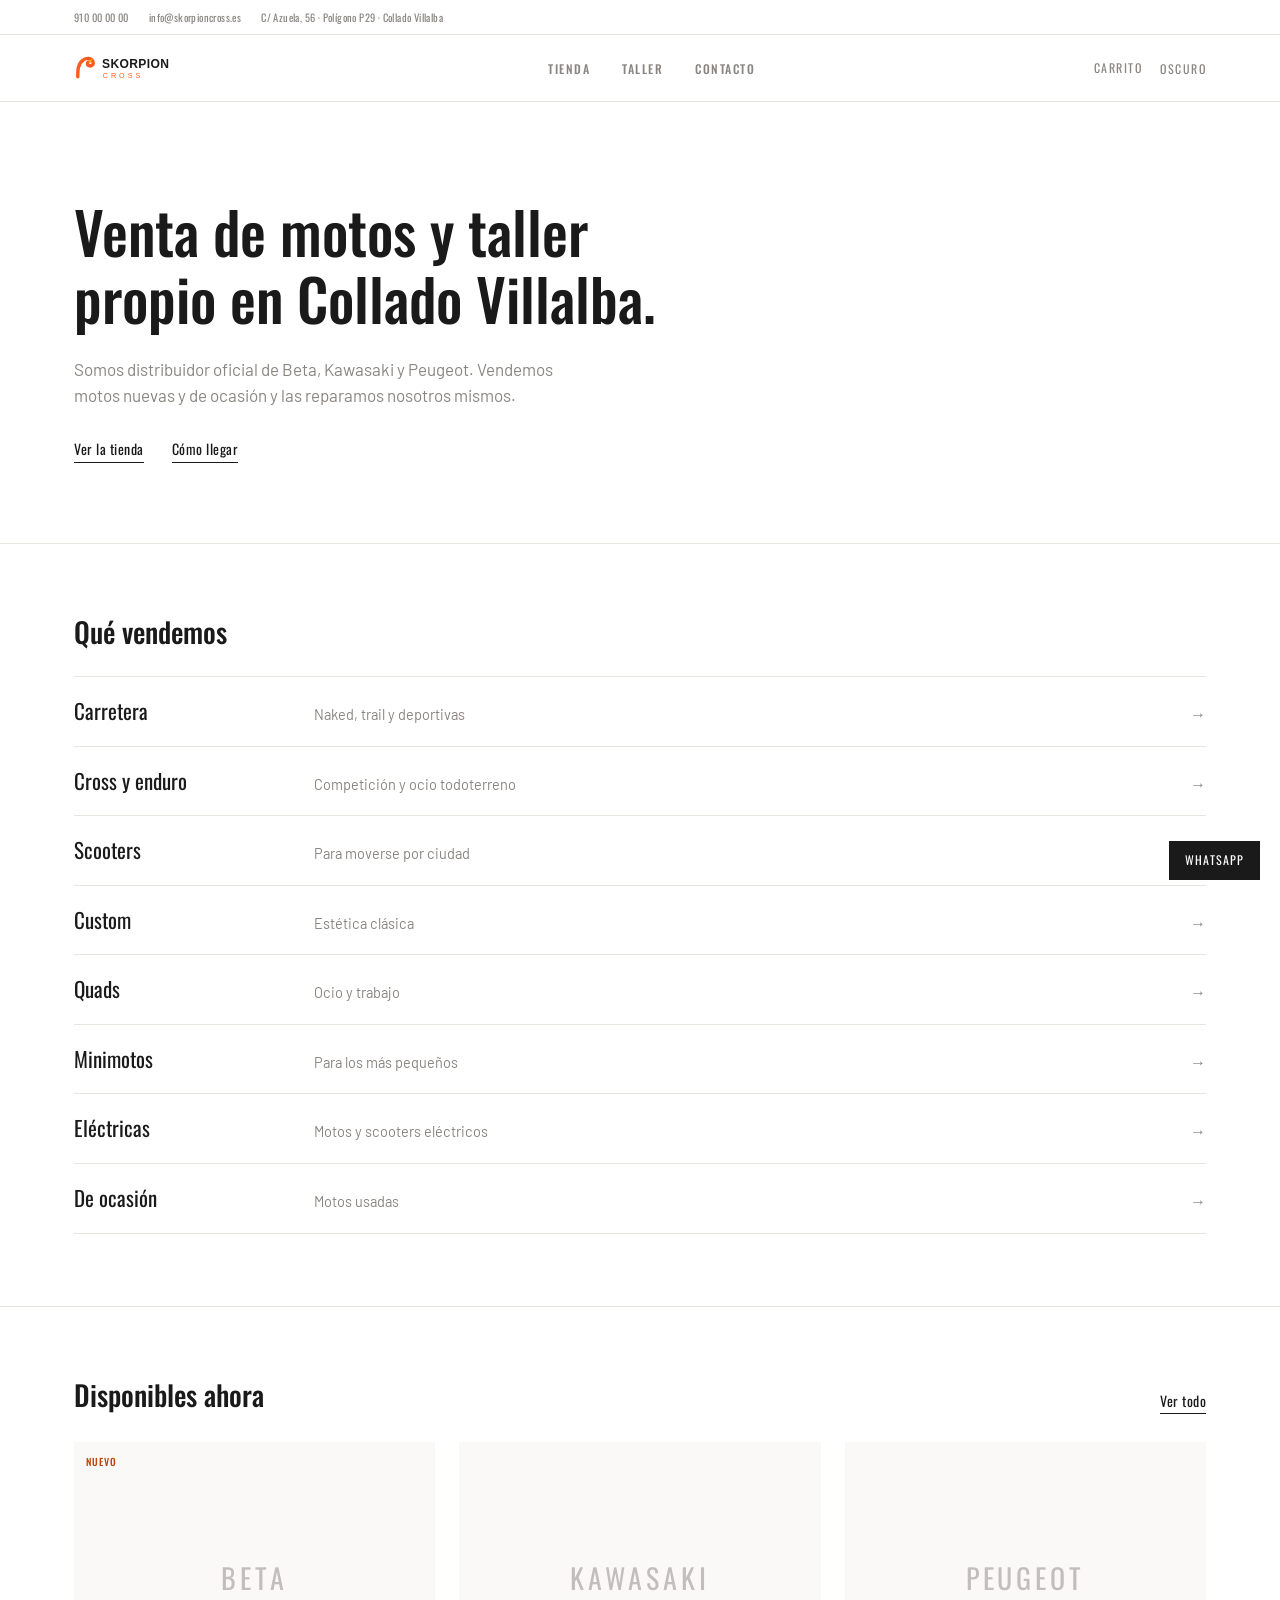
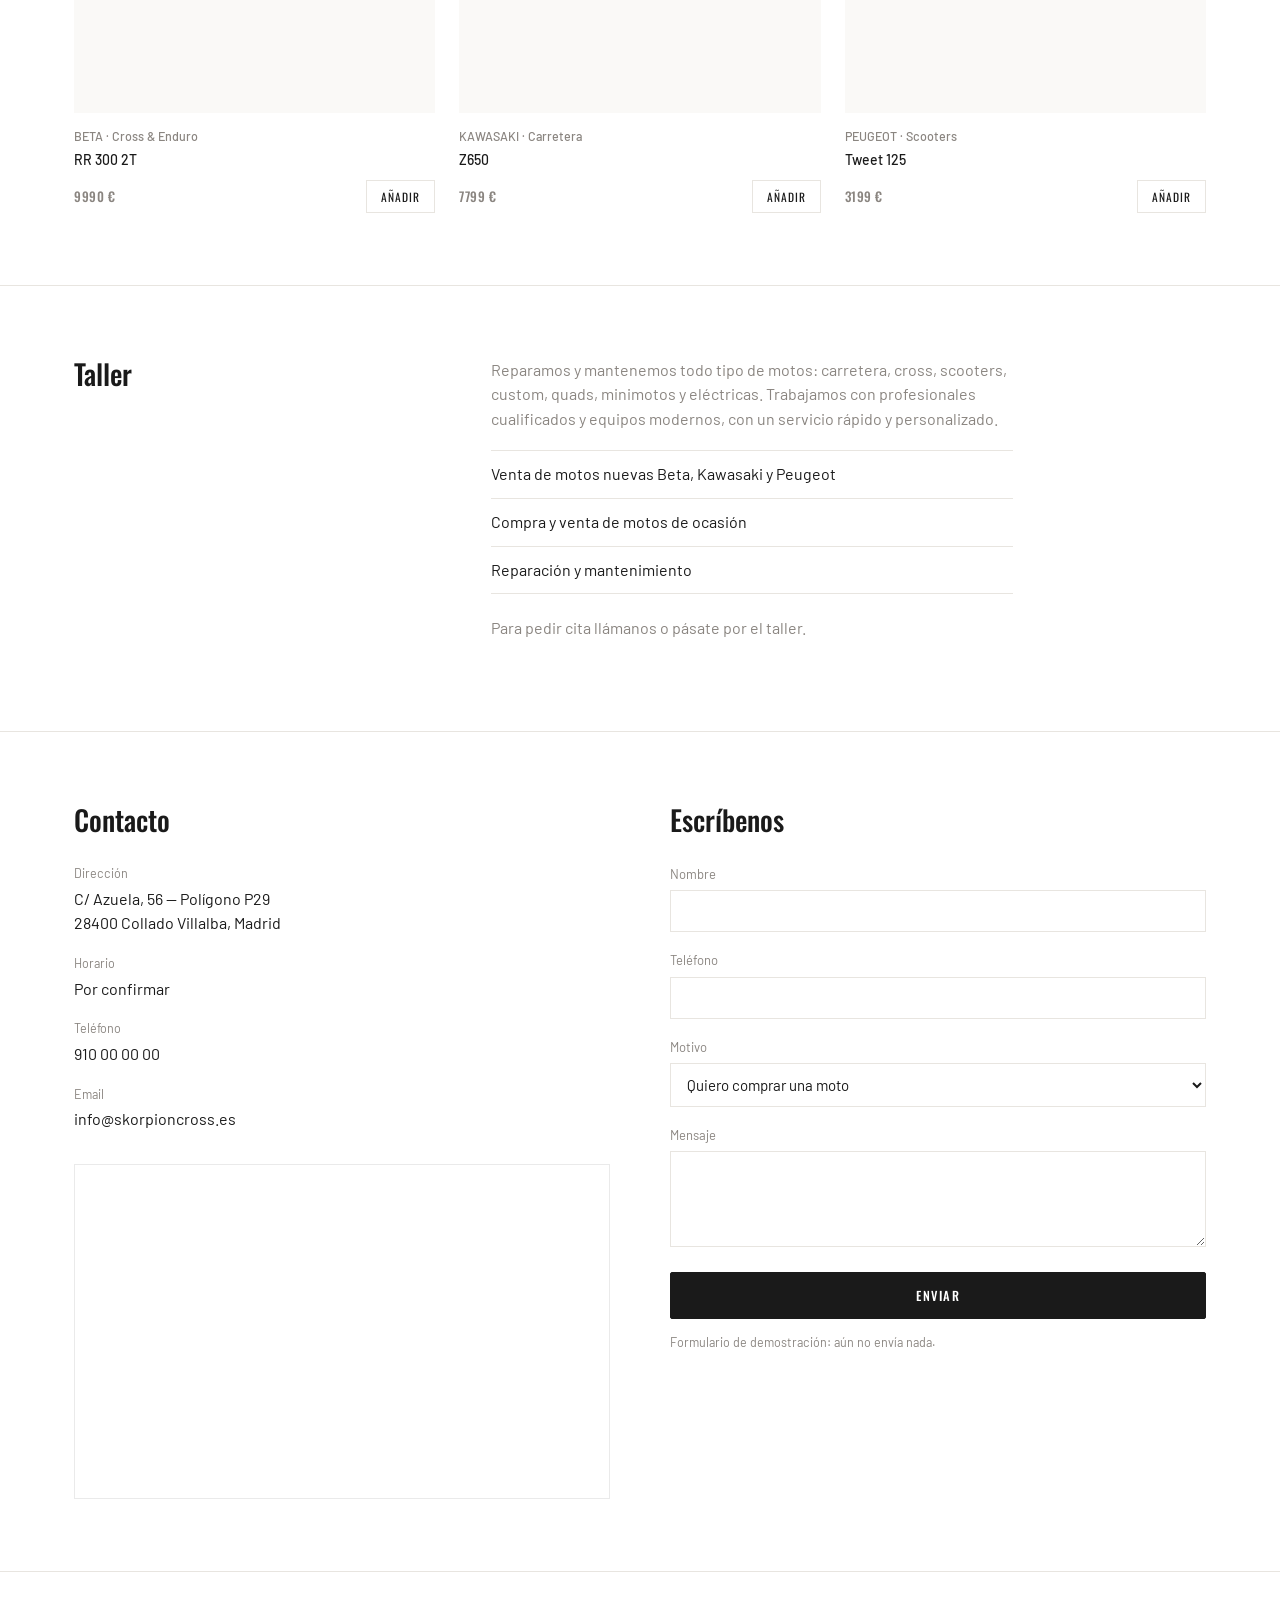
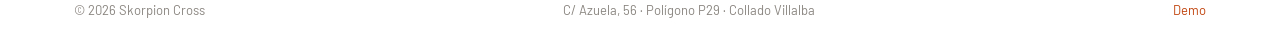
==== commit 536e1725: "Plainer, less templated style: remove emoji, fabricated stats/reviews, simplify home Co-Authored-By:" ====
--- a/index.html
+++ b/index.html
@@ -3,13 +3,13 @@
 <head>
 <meta charset="UTF-8">
 <meta name="viewport" content="width=device-width, initial-scale=1.0">
-<title>Skorpion Cross — Venta y Reparación de Motos en Collado Villalba</title>
-<meta name="description" content="Skorpion Cross: taller y distribuidor oficial BETA, KAWASAKI y PEUGEOT en Collado Villalba. Venta de motos nuevas y usadas, reparación y mantenimiento de motos, scooters, custom, quads, minimotos y eléctricas.">
+<title>Skorpion Cross — Venta y reparación de motos en Collado Villalba</title>
+<meta name="description" content="Skorpion Cross: taller y distribuidor oficial BETA, KAWASAKI y PEUGEOT en Collado Villalba. Venta de motos nuevas y de ocasión, reparación y mantenimiento.">
 <link rel="icon" type="image/svg+xml" href="assets/favicon.svg">
-<link rel="stylesheet" href="css/style.css">
+<link rel="stylesheet" href="css/style.css?v=4">
 <link rel="preconnect" href="https://fonts.googleapis.com">
 <link rel="preconnect" href="https://fonts.gstatic.com" crossorigin>
-<link href="https://fonts.googleapis.com/css2?family=Oswald:wght@500;600;700&family=Barlow:wght@400;500;600;700&display=swap" rel="stylesheet">
+<link href="https://fonts.googleapis.com/css2?family=Oswald:wght@400;500;600&family=Barlow:wght@400;500;600&display=swap" rel="stylesheet">
 <script>
   (function () {
     try {
@@ -22,292 +22,127 @@
 </head>
 <body>
 
-<!-- ===== HEADER ===== -->
 <header class="site-header">
   <div class="topbar">
     <div class="wrap">
       <div class="topbar-links">
-        <a href="tel:+34910000000">📞 910 00 00 00</a>
-        <a href="mailto:info@skorpioncross.es">✉️ info@skorpioncross.es</a>
-        <span>📍 C/ Azuela, 56 · Polígono P29 · Collado Villalba</span>
-      </div>
-      <div class="topbar-links">
-        <span>Lun–Vie 9:30–14:00 / 16:30–20:00 · Sáb 10:00–14:00</span>
+        <a href="tel:+34910000000">910 00 00 00</a>
+        <a href="mailto:info@skorpioncross.es">info@skorpioncross.es</a>
+        <span>C/ Azuela, 56 · Polígono P29 · Collado Villalba</span>
       </div>
     </div>
   </div>
 
   <nav class="navbar wrap">
-    <a href="#inicio" class="brand"><img src="assets/logo.svg" alt="Skorpion Cross"></a>
+    <a href="index.html" class="brand"><img class="logo-for-light" src="assets/logo.svg?v=2" alt="Skorpion Cross"><img class="logo-for-dark" src="assets/logo-dark.svg?v=2" alt="" aria-hidden="true"></a>
 
     <ul class="nav-links">
       <li><a href="tienda.html">Tienda</a></li>
-      <li><a href="#servicios">Taller</a></li>
-      <li><a href="#marcas">Marcas</a></li>
-      <li><a href="#nosotros">Nosotros</a></li>
+      <li><a href="#taller">Taller</a></li>
       <li><a href="#contacto">Contacto</a></li>
     </ul>
 
     <div class="nav-actions">
-      <a href="#contacto" class="btn btn-outline">Pedir cita taller</a>
-      <a href="tienda.html" class="btn btn-primary">Ir a la tienda</a>
-      <a href="carrito.html" class="cart-link" aria-label="Ver carrito">🛒<span class="cart-badge" data-cart-count hidden>0</span></a>
-      <button class="theme-toggle" data-theme-toggle aria-label="Cambiar tema">🌙</button>
-      <button class="nav-toggle" id="navToggle" aria-label="Abrir menú">☰</button>
+      <a href="carrito.html" class="cart-link" aria-label="Ver carrito">Carrito<span class="cart-badge" data-cart-count hidden>0</span></a>
+      <button class="theme-toggle" data-theme-toggle aria-label="Cambiar tema">Oscuro</button>
+      <button class="nav-toggle" id="navToggle" aria-label="Abrir menú">Menú</button>
     </div>
   </nav>
 </header>
 
-<!-- Mobile nav -->
 <div class="mobile-nav" id="mobileNav">
   <div class="mobile-nav-panel">
     <button class="mobile-nav-close" id="navClose">✕</button>
     <div class="mobile-theme-row">
-      <span>Modo claro / oscuro</span>
-      <button class="theme-toggle" data-theme-toggle aria-label="Cambiar tema">🌙</button>
+      <span>Tema</span>
+      <button class="theme-toggle" data-theme-toggle aria-label="Cambiar tema">Oscuro</button>
     </div>
     <a href="tienda.html">Tienda</a>
     <a href="carrito.html">Carrito <span data-cart-count hidden>0</span></a>
-    <a href="#servicios">Taller</a>
-    <a href="#marcas">Marcas</a>
-    <a href="#nosotros">Nosotros</a>
+    <a href="#taller">Taller</a>
     <a href="#contacto">Contacto</a>
-    <a href="tel:+34910000000" style="border:none; margin-top:10px;" class="btn btn-primary btn-block">Llamar ahora</a>
+    <a href="tel:+34910000000">Llamar · 910 00 00 00</a>
   </div>
 </div>
 
-<!-- ===== HERO ===== -->
-<section class="hero" id="inicio">
-  <div class="wrap">
-    <div class="hero-copy">
-      <div class="hero-badges">
-        <span class="badge">Distribuidor oficial <strong>BETA</strong></span>
-        <span class="badge">Distribuidor oficial <strong>KAWASAKI</strong></span>
-        <span class="badge">Distribuidor oficial <strong>PEUGEOT</strong></span>
+<main>
+  <section class="hero" id="inicio">
+    <div class="wrap">
+      <h1>Venta de motos y taller propio en Collado Villalba.</h1>
+      <p class="lead">Somos distribuidor oficial de Beta, Kawasaki y Peugeot. Vendemos motos nuevas y de ocasión y las reparamos nosotros mismos.</p>
+      <p class="hero-links">
+        <a href="tienda.html">Ver la tienda</a>
+        <a href="#contacto">Cómo llegar</a>
+      </p>
+    </div>
+  </section>
+
+  <section class="plain" id="catalogo">
+    <div class="wrap">
+      <h2>Qué vendemos</h2>
+      <ul class="index-list">
+        <li><a href="tienda.html?categoria=Carretera"><span class="name">Carretera</span><span class="desc">Naked, trail y deportivas</span><span class="arrow">→</span></a></li>
+        <li><a href="tienda.html?categoria=Cross%20%26%20Enduro"><span class="name">Cross y enduro</span><span class="desc">Competición y ocio todoterreno</span><span class="arrow">→</span></a></li>
+        <li><a href="tienda.html?categoria=Scooters"><span class="name">Scooters</span><span class="desc">Para moverse por ciudad</span><span class="arrow">→</span></a></li>
+        <li><a href="tienda.html?categoria=Custom"><span class="name">Custom</span><span class="desc">Estética clásica</span><span class="arrow">→</span></a></li>
+        <li><a href="tienda.html?categoria=Quads"><span class="name">Quads</span><span class="desc">Ocio y trabajo</span><span class="arrow">→</span></a></li>
+        <li><a href="tienda.html?categoria=Minimotos"><span class="name">Minimotos</span><span class="desc">Para los más pequeños</span><span class="arrow">→</span></a></li>
+        <li><a href="tienda.html?categoria=El%C3%A9ctricas"><span class="name">Eléctricas</span><span class="desc">Motos y scooters eléctricos</span><span class="arrow">→</span></a></li>
+        <li><a href="tienda.html?condicion=Ocasi%C3%B3n"><span class="name">De ocasión</span><span class="desc">Motos usadas</span><span class="arrow">→</span></a></li>
+      </ul>
+    </div>
+  </section>
+
+  <section class="plain" id="destacadas">
+    <div class="wrap">
+      <div class="row-head">
+        <h2>Disponibles ahora</h2>
+        <a href="tienda.html" class="text-link">Ver todo</a>
       </div>
-      <h1>Tu moto, en las mejores <span>manos de Villalba</span></h1>
-      <p class="lead">Venta de motos nuevas y usadas, reparación y mantenimiento con tecnología moderna y trato cercano. Carretera, cross, scooters, custom, quads, minimotos y eléctricas.</p>
-      <div class="hero-cta">
-        <a href="tienda.html" class="btn btn-primary">Ver motos disponibles</a>
-        <a href="#contacto" class="btn btn-outline">Reservar cita en taller</a>
+      <div class="product-grid" id="destacadas-grid"></div>
+    </div>
+  </section>
+
+  <section class="plain" id="taller">
+    <div class="wrap two-col">
+      <div>
+        <h2>Taller</h2>
       </div>
-      <div class="hero-stats">
-        <div><strong>+15</strong><span>Años de experiencia</span></div>
-        <div><strong>3</strong><span>Marcas oficiales</span></div>
-        <div><strong>6</strong><span>Tipos de vehículo</span></div>
+      <div class="prose">
+        <p>Reparamos y mantenemos todo tipo de motos: carretera, cross, scooters, custom, quads, minimotos y eléctricas. Trabajamos con profesionales cualificados y equipos modernos, con un servicio rápido y personalizado.</p>
+        <ul class="plain-list">
+          <li>Venta de motos nuevas Beta, Kawasaki y Peugeot</li>
+          <li>Compra y venta de motos de ocasión</li>
+          <li>Reparación y mantenimiento</li>
+        </ul>
+        <p>Para pedir cita llámanos o pásate por el taller.</p>
       </div>
     </div>
+  </section>
 
-    <div class="hero-visual">
-      <span class="flag">Taller propio</span>
-      <svg class="moto-mark" viewBox="0 0 220 140" xmlns="http://www.w3.org/2000/svg">
-        <circle cx="50" cy="106" r="28" fill="none" stroke="#ff5a1f" stroke-width="6"/>
-        <circle cx="50" cy="106" r="7" fill="#ff5a1f"/>
-        <circle cx="168" cy="106" r="28" fill="none" stroke="#ff5a1f" stroke-width="6"/>
-        <circle cx="168" cy="106" r="7" fill="#ff5a1f"/>
-        <!-- frame -->
-        <path d="M50 106 L96 66 L134 66 L150 92" fill="none" stroke="#f1ece1" stroke-width="6" stroke-linecap="round" stroke-linejoin="round"/>
-        <path d="M96 66 L108 106 L168 106" fill="none" stroke="#f1ece1" stroke-width="6" stroke-linecap="round" stroke-linejoin="round"/>
-        <!-- seat -->
-        <path d="M108 106 L136 96" fill="none" stroke="#f1ece1" stroke-width="6" stroke-linecap="round"/>
-        <!-- handlebar + fork -->
-        <path d="M134 66 L146 46" fill="none" stroke="#f2b705" stroke-width="6" stroke-linecap="round"/>
-        <path d="M134 66 L150 92" fill="none" stroke="#f1ece1" stroke-width="6" stroke-linecap="round"/>
-        <!-- exhaust -->
-        <path d="M108 106 L64 112" fill="none" stroke="#c81d25" stroke-width="7" stroke-linecap="round"/>
-      </svg>
-    </div>
-  </div>
-</section>
-
-<!-- ===== BRAND STRIP ===== -->
-<div class="brand-strip" id="marcas">
-  <div class="wrap">
-    <span class="label">Marcas oficiales que representamos</span>
-    <div class="brand-pills">
-      <span class="brand-pill beta">BETA</span>
-      <span class="brand-pill kawa">KAWASAKI</span>
-      <span class="brand-pill peug">PEUGEOT</span>
-    </div>
-  </div>
-</div>
-
-<!-- ===== CATEGORIES ===== -->
-<section id="categorias">
-  <div class="wrap">
-    <div class="eyebrow">Catálogo</div>
-    <div class="section-head">
-      <h2>Todo tipo de vehículo, bajo un mismo techo</h2>
-      <p>Trabajamos con toda la gama: desde la moto de carretera del día a día hasta la de cross del fin de semana.</p>
-    </div>
-    <div class="cat-grid">
-      <div class="cat-card"><div class="icon">🏍️</div><h3>Carretera</h3><p>Naked, trail y scooter para el uso diario.</p></div>
-      <div class="cat-card"><div class="icon">🏁</div><h3>Cross &amp; Enduro</h3><p>Motos de competición y ocio todoterreno.</p></div>
-      <div class="cat-card"><div class="icon">🛵</div><h3>Scooters</h3><p>Movilidad urbana ágil y de bajo consumo.</p></div>
-      <div class="cat-card"><div class="icon">⭐</div><h3>Custom</h3><p>Estilo clásico con la fiabilidad de hoy.</p></div>
-      <div class="cat-card"><div class="icon">🚜</div><h3>Quads</h3><p>Para trabajo, campo y ocio todoterreno.</p></div>
-      <div class="cat-card"><div class="icon">🧒</div><h3>Minimotos</h3><p>La primera moto, pensada para los más peques.</p></div>
-      <div class="cat-card"><div class="icon">⚡</div><h3>Eléctricas</h3><p>Movilidad limpia, silenciosa y sin carné en algunos modelos.</p></div>
-      <div class="cat-card"><div class="icon">🔧</div><h3>Usadas revisadas</h3><p>Motos de ocasión con revisión y garantía de taller.</p></div>
-    </div>
-  </div>
-</section>
-
-<!-- ===== FEATURED MOTOS (placeholder) ===== -->
-<section id="motos" style="padding-top:0;">
-  <div class="wrap">
-    <div class="eyebrow">Destacadas</div>
-    <div class="section-head">
-      <h2>Algunas de nuestras motos</h2>
-      <p>Selección de ejemplo — el catálogo completo y los precios reales se cargarán próximamente.</p>
-    </div>
-    <div class="product-grid" id="destacadas-grid"></div>
-    <div style="text-align:center; margin-top:36px;">
-      <a href="tienda.html" class="btn btn-outline">Ver todo el catálogo</a>
-    </div>
-  </div>
-</section>
-
-<!-- ===== SERVICES ===== -->
-<section class="svc-section" id="servicios">
-  <div class="wrap">
-    <div class="eyebrow">Taller</div>
-    <div class="section-head">
-      <h2>Servicio rápido y personalizado</h2>
-      <p>Profesionales cualificados y tecnología moderna para mantener tu moto en perfectas condiciones.</p>
-    </div>
-    <div class="svc-grid">
-      <div class="svc-card">
-        <div class="svc-num">01</div>
-        <h3>Venta de motos nuevas</h3>
-        <p>Toda la gama oficial BETA, KAWASAKI y PEUGEOT, con asesoramiento y financiación a medida.</p>
-        <ul>
-          <li>Prueba de conducción</li>
-          <li>Financiación y entrega de llave en mano</li>
-          <li>Equipamiento y accesorios</li>
-        </ul>
-      </div>
-      <div class="svc-card">
-        <div class="svc-num">02</div>
-        <h3>Compra-venta de usadas</h3>
-        <p>Motos de ocasión revisadas por nuestro taller, con garantía y trazabilidad.</p>
-        <ul>
-          <li>Revisión de 40 puntos</li>
-          <li>Tasación de tu moto actual</li>
-          <li>Garantía de taller</li>
-        </ul>
-      </div>
-      <div class="svc-card">
-        <div class="svc-num">03</div>
-        <h3>Reparación y mantenimiento</h3>
-        <p>Mecánica general, electrónica, neumáticos y puesta a punto para todo tipo de vehículo.</p>
-        <ul>
-          <li>Diagnosis con equipo homologado</li>
-          <li>Recambios originales y equivalentes</li>
-          <li>Presupuesto sin compromiso</li>
-        </ul>
-      </div>
-    </div>
-  </div>
-</section>
-
-<!-- ===== WHY US ===== -->
-<section id="nosotros">
-  <div class="wrap">
-    <div class="eyebrow">Por qué elegirnos</div>
-    <div class="section-head">
-      <h2>Cerca de ti, con la confianza de siempre</h2>
-      <p>Un taller de barrio con el nivel técnico de un concesionario oficial.</p>
-    </div>
-    <div class="why-grid">
-      <div class="why-card"><div class="icon">👨‍🔧</div><h3>Profesionales cualificados</h3><p>Mecánicos con formación oficial de marca.</p></div>
-      <div class="why-card"><div class="icon">⚙️</div><h3>Tecnología moderna</h3><p>Diagnosis y herramientas al día.</p></div>
-      <div class="why-card"><div class="icon">⏱️</div><h3>Servicio rápido</h3><p>Citas ágiles y plazos claros de entrega.</p></div>
-      <div class="why-card"><div class="icon">🤝</div><h3>Trato personalizado</h3><p>Te acompañamos antes y después de la compra.</p></div>
-    </div>
-  </div>
-</section>
-
-<!-- ===== TESTIMONIALS ===== -->
-<section class="svc-section">
-  <div class="wrap">
-    <div class="eyebrow">Opiniones</div>
-    <div class="section-head">
-      <h2>Lo que dicen nuestros clientes</h2>
-      <p>Contenido de ejemplo — se sustituirá por reseñas reales.</p>
-    </div>
-    <div class="testi-grid">
-      <div class="testi-card">
-        <div class="testi-stars">★★★★★</div>
-        <p>"Me revisaron la moto en un día y el presupuesto fue justo el que me dijeron por teléfono."</p>
-        <div class="testi-who"><div class="testi-avatar">J</div><div><strong>Javier R.</strong><span>Collado Villalba</span></div></div>
-      </div>
-      <div class="testi-card">
-        <div class="testi-stars">★★★★★</div>
-        <p>"Compré mi Kawasaki con ellos, muy buen trato y me la entregaron a punto."</p>
-        <div class="testi-who"><div class="testi-avatar">M</div><div><strong>María G.</strong><span>Galapagar</span></div></div>
-      </div>
-      <div class="testi-card">
-        <div class="testi-stars">★★★★★</div>
-        <p>"Llevo mi Beta de cross siempre aquí, saben lo que hacen y los precios son honestos."</p>
-        <div class="testi-who"><div class="testi-avatar">D</div><div><strong>David P.</strong><span>Moralzarzal</span></div></div>
-      </div>
-    </div>
-  </div>
-</section>
-
-<!-- ===== CTA BANNER ===== -->
-<section class="cta-banner">
-  <div class="wrap">
-    <h2>¿Hablamos de tu moto?</h2>
-    <p>Ya sea para comprar, vender o llevarla a revisar, estamos en Collado Villalba para ayudarte.</p>
-    <div class="cta-buttons">
-      <a href="tel:+34910000000" class="btn btn-primary">📞 Llamar al taller</a>
-      <a href="https://wa.me/34600000000" class="btn btn-outline" target="_blank" rel="noopener">💬 Escribir por WhatsApp</a>
-    </div>
-  </div>
-</section>
-
-<!-- ===== CONTACT ===== -->
-<section class="contact-section" id="contacto">
-  <div class="wrap contact-grid">
-    <div>
-      <div class="eyebrow">Contacto</div>
-      <div class="section-head" style="margin-bottom:30px;">
-        <h2>Visítanos en el taller</h2>
-        <p>Estamos en el polígono industrial P29 de Collado Villalba.</p>
-      </div>
-      <div class="info-list">
-        <div class="info-item">
-          <div class="icon">📍</div>
-          <div><h4>Dirección</h4><p>C/ Azuela, 56 — Polígono P29<br>28400 Collado Villalba, Madrid</p></div>
-        </div>
-        <div class="info-item">
-          <div class="icon">🕐</div>
-          <div><h4>Horario</h4><p>Lunes a viernes: 9:30–14:00 y 16:30–20:00<br>Sábados: 10:00–14:00</p></div>
-        </div>
-        <div class="info-item">
-          <div class="icon">📞</div>
-          <div><h4>Teléfono</h4><a href="tel:+34910000000">910 00 00 00</a></div>
-        </div>
-        <div class="info-item">
-          <div class="icon">✉️</div>
-          <div><h4>Email</h4><a href="mailto:info@skorpioncross.es">info@skorpioncross.es</a></div>
+  <section class="plain" id="contacto">
+    <div class="wrap two-col">
+      <div>
+        <h2>Contacto</h2>
+        <dl class="info">
+          <dt>Dirección</dt>
+          <dd>C/ Azuela, 56 — Polígono P29<br>28400 Collado Villalba, Madrid</dd>
+          <dt>Horario</dt>
+          <dd>Por confirmar</dd>
+          <dt>Teléfono</dt>
+          <dd><a href="tel:+34910000000">910 00 00 00</a></dd>
+          <dt>Email</dt>
+          <dd><a href="mailto:info@skorpioncross.es">info@skorpioncross.es</a></dd>
+        </dl>
+        <div class="map-embed">
+          <iframe src="https://www.openstreetmap.org/export/embed.html?bbox=-4.0180%2C40.6270%2C-3.9980%2C40.6420&layer=mapnik&marker=40.6345%2C-4.0080" loading="lazy" title="Mapa de ubicación Skorpion Cross"></iframe>
         </div>
       </div>
-      <div class="map-embed">
-        <iframe src="https://www.openstreetmap.org/export/embed.html?bbox=-4.0180%2C40.6270%2C-3.9980%2C40.6420&layer=mapnik&marker=40.6345%2C-4.0080" loading="lazy" title="Mapa de ubicación Skorpion Cross"></iframe>
-      </div>
-    </div>
 
-    <div class="contact-form">
-      <h3>Escríbenos</h3>
-      <p class="note">Formulario de ejemplo — de momento no envía datos, es solo maqueta visual.</p>
-      <form onsubmit="return false;">
-        <div class="field-row">
-          <div class="field"><label>Nombre</label><input type="text" placeholder="Tu nombre"></div>
-          <div class="field"><label>Teléfono</label><input type="tel" placeholder="600 000 000"></div>
-        </div>
+      <form class="contact-form" onsubmit="return false;">
+        <h3>Escríbenos</h3>
+        <div class="field"><label>Nombre</label><input type="text"></div>
+        <div class="field"><label>Teléfono</label><input type="tel"></div>
         <div class="field"><label>Motivo</label>
           <select>
             <option>Quiero comprar una moto</option>
@@ -316,62 +151,28 @@
             <option>Otra consulta</option>
           </select>
         </div>
-        <div class="field"><label>Mensaje</label><textarea rows="4" placeholder="Cuéntanos qué necesitas..."></textarea></div>
-        <button type="submit" class="btn btn-primary btn-block">Enviar mensaje</button>
-        <p class="form-note-small">Este formulario es un borrador visual — próximamente conectado.</p>
+        <div class="field"><label>Mensaje</label><textarea rows="4"></textarea></div>
+        <button type="submit" class="btn btn-primary btn-block">Enviar</button>
+        <p class="form-note-small">Formulario de demostración: aún no envía nada.</p>
       </form>
     </div>
-  </div>
-</section>
+  </section>
+</main>
 
-<!-- ===== FOOTER ===== -->
 <footer class="site-footer">
   <div class="wrap">
-    <div class="footer-grid">
-      <div class="footer-brand">
-        <img src="assets/logo.svg" alt="Skorpion Cross">
-        <p>Venta y reparación de motos en Collado Villalba. Distribuidor oficial BETA, KAWASAKI y PEUGEOT.</p>
-        <div class="footer-social">
-          <a href="#" aria-label="Instagram">IG</a>
-          <a href="#" aria-label="Facebook">FB</a>
-          <a href="https://wa.me/34600000000" aria-label="WhatsApp">WA</a>
-        </div>
-      </div>
-      <div class="footer-col">
-        <h4>Catálogo</h4>
-        <ul>
-          <li><a href="tienda.html?condicion=Nueva">Motos nuevas</a></li>
-          <li><a href="tienda.html?condicion=Ocasi%C3%B3n">Motos de ocasión</a></li>
-          <li><a href="tienda.html?categoria=Quads">Quads y minimotos</a></li>
-          <li><a href="tienda.html?seccion=equipacion">Equipación</a></li>
-        </ul>
-      </div>
-      <div class="footer-col">
-        <h4>Taller</h4>
-        <ul>
-          <li><a href="#servicios">Reparación</a></li>
-          <li><a href="#servicios">Mantenimiento</a></li>
-          <li><a href="#contacto">Pedir cita</a></li>
-        </ul>
-      </div>
-      <div class="footer-col">
-        <h4>Ubicación</h4>
-        <p>C/ Azuela, 56<br>Polígono P29<br>28400 Collado Villalba</p>
-      </div>
-    </div>
-    <div class="footer-bottom">
-      <span>© 2026 Skorpion Cross. Todos los derechos reservados.</span>
-      <span class="draft-tag">BORRADOR — solo para mostrar</span>
-    </div>
+    <span>© 2026 Skorpion Cross</span>
+    <span>C/ Azuela, 56 · Polígono P29 · Collado Villalba</span>
+    <span class="draft-tag">Demo</span>
   </div>
 </footer>
 
-<a href="https://wa.me/34600000000" class="wa-float" target="_blank" rel="noopener" aria-label="WhatsApp">💬</a>
+<a href="https://wa.me/34600000000" class="wa-float" target="_blank" rel="noopener" aria-label="WhatsApp">WhatsApp</a>
 
-<script src="js/products.js"></script>
-<script src="js/cart.js"></script>
-<script src="js/product-card.js"></script>
-<script src="js/home.js"></script>
-<script src="js/main.js"></script>
+<script src="js/products.js?v=2"></script>
+<script src="js/cart.js?v=2"></script>
+<script src="js/product-card.js?v=2"></script>
+<script src="js/home.js?v=2"></script>
+<script src="js/main.js?v=2"></script>
 </body>
 </html>
--- a/css/style.css
+++ b/css/style.css
@@ -73,9 +73,9 @@
 
 h1, h2, h3 {
   font-family: var(--font-display);
-  font-weight: 600;
-  letter-spacing: 0.01em;
-  text-transform: uppercase;
+  font-weight: 500;
+  letter-spacing: 0;
+  line-height: 1.15;
 }
 
 .eyebrow {
@@ -170,7 +170,7 @@
   display: flex;
   align-items: center;
   justify-content: space-between;
-  padding: 16px 0;
+  padding: 16px 24px;
   gap: 20px;
 }
 .brand { display: flex; align-items: center; }
@@ -198,29 +198,26 @@
   display: none;
   background: none;
   border: none;
-  width: 32px;
-  height: 32px;
-  color: var(--text);
-  font-size: 20px;
+  color: var(--text);
+  font-family: var(--font-display);
+  font-size: 12px;
+  letter-spacing: 1.5px;
+  text-transform: uppercase;
   cursor: pointer;
 }
 
 .theme-toggle {
-  display: flex;
-  align-items: center;
-  justify-content: center;
-  width: 24px;
-  height: 24px;
+  background: none;
   border: none;
-  background: none;
-  color: var(--text);
-  font-size: 15px;
-  cursor: pointer;
-  flex-shrink: 0;
-  opacity: 0.75;
-  transition: opacity .15s ease;
-}
-.theme-toggle:hover { opacity: 1; }
+  color: var(--text-dim);
+  font-family: var(--font-display);
+  font-size: 12px;
+  letter-spacing: 1.5px;
+  text-transform: uppercase;
+  cursor: pointer;
+  padding: 0;
+}
+.theme-toggle:hover { color: var(--text); }
 
 .mobile-theme-row {
   display: flex;
@@ -234,416 +231,106 @@
   letter-spacing: 1px;
   text-transform: uppercase;
 }
-.mobile-theme-row .theme-toggle { opacity: 1; font-size: 18px; }
-
-/* Hero */
-.hero {
-  position: relative;
-  padding: 72px 0 76px;
+.mobile-theme-row .theme-toggle { color: var(--text); }
+
+/* Home */
+.hero { padding: 96px 0 80px; }
+.hero h1 { font-size: clamp(34px, 5.2vw, 58px); max-width: 20ch; margin-bottom: 24px; }
+.hero .lead { max-width: 520px; font-size: 17px; color: var(--text-dim); margin-bottom: 30px; }
+.hero-links { display: flex; gap: 28px; flex-wrap: wrap; }
+.hero-links a, .text-link {
+  font-family: var(--font-display);
+  font-size: 14px;
+  letter-spacing: 0.5px;
+  border-bottom: 1px solid currentColor;
+  padding-bottom: 2px;
+}
+.hero-links a:hover, .text-link:hover { opacity: 0.6; }
+
+main > section.plain { padding: 72px 0; border-top: 1px solid var(--line); }
+.plain h2 { font-size: 28px; margin-bottom: 28px; }
+.row-head { display: flex; align-items: baseline; justify-content: space-between; gap: 20px; margin-bottom: 28px; }
+.row-head h2 { margin: 0; }
+
+.index-list { list-style: none; border-top: 1px solid var(--line); }
+.index-list a {
+  display: grid;
+  grid-template-columns: 220px 1fr auto;
+  gap: 20px;
+  align-items: baseline;
+  padding: 18px 0;
   border-bottom: 1px solid var(--line);
 }
-.hero .wrap {
-  display: grid;
-  grid-template-columns: 1.1fr 0.9fr;
-  gap: 60px;
-  align-items: center;
-}
-.hero-badges {
-  display: flex;
-  gap: 18px;
-  margin-bottom: 26px;
-  flex-wrap: wrap;
-}
-.badge {
-  font-family: var(--font-display);
-  font-size: 10.5px;
-  font-weight: 500;
-  letter-spacing: 1px;
-  text-transform: uppercase;
-  color: var(--text-dim);
-  padding: 0;
-  border: none;
-  border-radius: 0;
-}
-.badge strong { color: var(--text); font-weight: 600; }
-
-.hero h1 {
-  font-size: clamp(34px, 4.6vw, 52px);
-  line-height: 1.08;
-  margin-bottom: 22px;
-}
-.hero h1 span { color: var(--accent); }
-.hero p.lead {
-  font-family: var(--font-body);
-  font-size: 16.5px;
-  color: var(--text-dim);
-  max-width: 460px;
-  margin-bottom: 34px;
-}
-.hero-cta { display: flex; gap: 14px; flex-wrap: wrap; margin-bottom: 44px; }
-
-.hero-stats {
-  display: flex;
-  gap: 36px;
-  flex-wrap: wrap;
-  border-top: 1px solid var(--line);
-  padding-top: 24px;
-}
-.hero-stats div strong {
-  display: block;
-  font-family: var(--font-display);
-  font-size: 24px;
-  font-weight: 600;
-  color: var(--text);
-}
-.hero-stats div span {
-  font-size: 11px;
-  color: var(--text-dim);
-  text-transform: uppercase;
-  letter-spacing: 1px;
-}
-
-.hero-visual {
-  position: relative;
-  aspect-ratio: 4/5;
-  background: var(--bg-alt);
-  display: flex;
-  align-items: center;
-  justify-content: center;
-  overflow: hidden;
-}
-.hero-visual .moto-mark {
-  width: 56%;
-  opacity: 0.85;
-}
-.hero-visual::after {
-  content: "SKORPION CROSS";
-  position: absolute;
-  bottom: 20px;
-  left: 20px;
-  right: 20px;
-  font-family: var(--font-display);
-  font-weight: 500;
-  font-size: 11px;
-  letter-spacing: 4px;
-  color: var(--text-dim);
-}
-.hero-visual .flag {
-  position: absolute;
-  top: 20px;
-  right: 20px;
-  font-family: var(--font-display);
-  font-size: 10px;
-  font-weight: 500;
-  letter-spacing: 1.5px;
-  text-transform: uppercase;
-  color: var(--text-dim);
-}
-
-/* Strip of brands */
-.brand-strip {
-  border-bottom: 1px solid var(--line);
-}
-.brand-strip .wrap {
-  display: flex;
-  align-items: center;
-  justify-content: space-between;
-  flex-wrap: wrap;
-  gap: 20px;
-  padding: 24px 24px;
-}
-.brand-strip span.label {
-  font-family: var(--font-display);
-  font-size: 11px;
-  font-weight: 500;
-  letter-spacing: 1.5px;
-  color: var(--text-dim);
-  text-transform: uppercase;
-}
-.brand-pills { display: flex; gap: 24px; flex-wrap: wrap; }
-.brand-pill {
-  font-family: var(--font-display);
-  font-weight: 500;
-  font-size: 13px;
-  letter-spacing: 1.5px;
-  padding: 0;
-  border: none;
-  color: var(--text-dim);
-}
-.brand-pill:hover { color: var(--text); }
-
-/* Category grid */
-.cat-grid {
-  display: grid;
-  grid-template-columns: repeat(4, 1fr);
-  gap: 1px;
-  background: var(--line);
-  border: 1px solid var(--line);
-}
-.cat-card {
-  background: var(--bg);
-  padding: 28px 22px;
-  transition: background .15s ease;
-}
-.cat-card:hover { background: var(--bg-alt); }
-.cat-card .icon {
-  font-size: 22px;
-  width: auto;
-  height: auto;
-  display: block;
-  margin-bottom: 16px;
-  opacity: 0.85;
-}
-.cat-card h3 { font-size: 13.5px; margin-bottom: 6px; letter-spacing: 0.5px; }
-.cat-card p { font-size: 13px; color: var(--text-dim); }
-
-/* Services */
-.svc-section { background: var(--bg-alt); border-top: 1px solid var(--line); border-bottom: 1px solid var(--line); }
-.svc-grid {
-  display: grid;
-  grid-template-columns: repeat(3, 1fr);
-  gap: 1px;
-  background: var(--line);
-  border: 1px solid var(--line);
-}
-.svc-card {
-  background: var(--bg-alt);
-  padding: 32px 28px;
-}
-.svc-num {
-  font-family: var(--font-display);
-  font-size: 11px;
-  font-weight: 500;
-  color: var(--text-dim);
-  letter-spacing: 2px;
-  margin-bottom: 16px;
-}
-.svc-card h3 { font-size: 17px; margin-bottom: 12px; }
-.svc-card p { color: var(--text-dim); font-size: 14px; margin-bottom: 18px; }
-.svc-card ul { list-style: none; display: flex; flex-direction: column; gap: 9px; }
-.svc-card li {
-  font-size: 13px;
-  color: var(--text-dim);
-  padding-left: 0;
-  position: relative;
-}
-.svc-card li::before { content: "— "; color: var(--text-dim); }
-
-/* Why us */
-.why-grid {
-  display: grid;
-  grid-template-columns: repeat(4, 1fr);
-  gap: 30px;
-}
-.why-card {
-  text-align: left;
-  padding: 0;
-  border-top: 1px solid var(--line);
-  padding-top: 20px;
-}
-.why-card .icon {
-  width: auto;
-  height: auto;
-  margin: 0 0 14px;
-  display: block;
-  font-size: 22px;
-  background: none;
-  border: none;
-}
-.why-card h3 { font-size: 13.5px; margin-bottom: 8px; letter-spacing: 0.5px; }
-.why-card p { font-size: 13px; color: var(--text-dim); }
-
-/* Testimonials */
-.testi-grid {
-  display: grid;
-  grid-template-columns: repeat(3, 1fr);
-  gap: 30px;
-}
-.testi-card {
-  background: transparent;
-  border: none;
-  border-top: 1px solid var(--line);
-  padding: 22px 0 0;
-}
-.testi-stars { color: var(--text-dim); font-size: 12px; margin-bottom: 16px; letter-spacing: 2px; }
-.testi-card p { font-size: 14px; color: var(--text); margin-bottom: 20px; font-style: italic; }
-.testi-who { display: flex; align-items: center; gap: 10px; }
-.testi-avatar {
-  width: 30px; height: 30px; border-radius: 50%;
-  background: var(--bg-alt);
-  border: 1px solid var(--line);
-  display: flex; align-items: center; justify-content: center;
-  font-family: var(--font-display); font-weight: 500; font-size: 11px; color: var(--text);
-}
-.testi-who strong { font-size: 12.5px; display: block; font-weight: 600; }
-.testi-who span { font-size: 11.5px; color: var(--text-dim); }
-
-/* Contact / location */
-.contact-section { background: var(--bg-alt); border-top: 1px solid var(--line); }
-.contact-grid {
-  display: grid;
-  grid-template-columns: 1fr 1fr;
-  gap: 50px;
-}
-.info-list { display: flex; flex-direction: column; gap: 22px; margin-bottom: 30px; }
-.info-item { display: flex; gap: 16px; }
-.info-item .icon {
-  width: 20px; height: 20px; border-radius: 0;
-  background: none; border: none;
-  display: flex; align-items: center; justify-content: center;
-  font-size: 16px; flex-shrink: 0; opacity: 0.8;
-}
-.info-item h4 { font-family: var(--font-display); font-weight: 500; letter-spacing: 1px; text-transform: uppercase; font-size: 11.5px; margin-bottom: 5px; color: var(--text-dim); }
-.info-item p, .info-item a { font-size: 14px; color: var(--text); }
-.info-item a:hover { opacity: 0.6; }
-
-.map-embed {
-  border-radius: 0;
-  overflow: hidden;
-  border: 1px solid var(--line);
-  aspect-ratio: 16/10;
-  filter: grayscale(1) contrast(1.05);
-}
+.index-list .name { font-family: var(--font-display); font-size: 21px; }
+.index-list .desc { color: var(--text-dim); font-size: 14.5px; }
+.index-list .arrow { color: var(--text-dim); transition: transform .2s ease, color .2s ease; }
+.index-list a:hover .arrow { transform: translateX(4px); color: var(--text); }
+
+.two-col { display: grid; grid-template-columns: 1fr 2fr; gap: 60px; align-items: start; }
+#contacto .two-col { grid-template-columns: 1fr 1fr; }
+.prose p { max-width: 58ch; color: var(--text-dim); margin-bottom: 18px; }
+.plain-list { list-style: none; margin: 0 0 22px; border-top: 1px solid var(--line); max-width: 58ch; }
+.plain-list li { padding: 11px 0; border-bottom: 1px solid var(--line); }
+
+.info { margin-bottom: 32px; }
+.info dt { font-size: 12.5px; color: var(--text-dim); margin-top: 18px; }
+.info dd { margin: 3px 0 0; }
+.info a:hover { opacity: 0.6; }
+
+.map-embed { overflow: hidden; border: 1px solid var(--line); aspect-ratio: 16/10; filter: grayscale(1) contrast(1.05); }
 .map-embed iframe { width: 100%; height: 100%; border: 0; }
 [data-theme="dark"] .map-embed iframe { filter: invert(0.9) grayscale(1) contrast(0.9); }
-@media (prefers-color-scheme: dark) { :root:not([data-theme="light"]) .map-embed iframe { filter: invert(0.9) grayscale(1) contrast(0.9); } }
-
-.contact-form {
-  background: var(--bg);
-  border: 1px solid var(--line);
-  border-radius: 0;
-  padding: 32px;
-}
-.contact-form h3 { font-size: 16px; margin-bottom: 8px; }
-.contact-form p.note { font-size: 13px; color: var(--text-dim); margin-bottom: 24px; text-transform: none; font-family: var(--font-body); }
+
+.contact-form h3 { font-size: 28px; margin-bottom: 28px; }
 .field { margin-bottom: 18px; }
-.field label {
-  display: block;
-  font-family: var(--font-display);
-  font-size: 11px;
-  font-weight: 500;
-  letter-spacing: 1px;
-  text-transform: uppercase;
-  color: var(--text-dim);
-  margin-bottom: 8px;
-}
+.field label { display: block; font-size: 13px; color: var(--text-dim); margin-bottom: 6px; }
 .field input, .field select, .field textarea {
   width: 100%;
-  background: var(--bg);
+  background: transparent;
   border: 1px solid var(--line);
-  border-radius: 0;
   padding: 11px 12px;
   color: var(--text);
   font-family: var(--font-body);
-  font-size: 14px;
-}
-.field input:focus, .field select:focus, .field textarea:focus {
-  outline: none;
-  border-color: var(--text);
-}
+  font-size: 15px;
+}
+.field input:focus, .field select:focus, .field textarea:focus { outline: none; border-color: var(--text); }
 .field-row { display: grid; grid-template-columns: 1fr 1fr; gap: 14px; }
-.form-note-small { font-size: 11.5px; color: var(--text-dim); margin-top: 16px; text-align: center; }
-
-/* CTA banner */
-.cta-banner {
-  background: var(--bg);
-  border-top: 1px solid var(--line);
-  border-bottom: 1px solid var(--line);
-  text-align: center;
-}
-.cta-banner h2 { font-size: clamp(24px, 3.2vw, 34px); margin-bottom: 14px; }
-.cta-banner p { color: var(--text-dim); max-width: 480px; margin: 0 auto 32px; }
-.cta-buttons { display: flex; gap: 14px; justify-content: center; flex-wrap: wrap; }
-
-/* Footer — centered, minimal, editorial */
-footer.site-footer {
-  padding: 40px 0;
-  border-top: 1px solid var(--line);
-  text-align: center;
-}
-.footer-grid {
-  display: flex;
-  flex-direction: column;
-  align-items: center;
-  gap: 16px;
-  margin-bottom: 20px;
-}
-.footer-brand img { height: 26px; margin: 0 auto 4px; }
-.footer-brand p { font-size: 12px; color: var(--text-dim); max-width: 360px; margin: 0 auto; }
-.footer-social { display: flex; gap: 18px; margin-top: 10px; justify-content: center; }
-.footer-social a {
-  width: auto; height: auto;
-  border: none;
-  font-family: var(--font-display);
-  font-size: 11px;
-  letter-spacing: 1px;
-  color: var(--text-dim);
-}
-.footer-social a:hover { color: var(--text); }
-.footer-col { display: none; }
-.footer-bottom {
-  border-top: none;
-  padding-top: 0;
-  display: flex;
-  justify-content: center;
-  align-items: center;
-  flex-wrap: wrap;
-  gap: 10px;
-  font-family: var(--font-display);
-  font-size: 10px;
-  letter-spacing: 1.5px;
-  text-transform: uppercase;
-  color: var(--text-dim);
-}
-.footer-bottom .draft-tag {
-  background: none;
-  color: var(--accent);
-  font-weight: 500;
-  padding: 0;
-  border-radius: 0;
-  letter-spacing: 1.5px;
-}
-
-/* Floating WhatsApp */
+.form-note-small { font-size: 12.5px; color: var(--text-dim); margin-top: 14px; }
+
+.site-footer { border-top: 1px solid var(--line); padding: 28px 0; font-size: 13px; color: var(--text-dim); }
+.site-footer .wrap { display: flex; gap: 8px 28px; flex-wrap: wrap; justify-content: space-between; }
+.site-footer .draft-tag { color: var(--accent); }
+
 .wa-float {
   position: fixed;
-  bottom: 24px;
-  right: 24px;
-  width: 50px;
-  height: 50px;
-  border-radius: 50%;
+  bottom: 20px;
+  right: 20px;
+  padding: 10px 16px;
   background: var(--text);
   color: var(--bg);
-  display: flex;
-  align-items: center;
-  justify-content: center;
-  font-size: 22px;
-  box-shadow: 0 4px 14px rgba(0,0,0,0.18);
+  font-family: var(--font-display);
+  font-size: 12px;
+  letter-spacing: 1px;
+  text-transform: uppercase;
   z-index: 90;
-  transition: opacity .15s ease;
 }
 .wa-float:hover { opacity: 0.8; }
 
 /* Responsive */
 @media (max-width: 980px) {
-  .hero .wrap { grid-template-columns: 1fr; }
-  .hero-visual { order: -1; aspect-ratio: 16/9; }
-  .cat-grid { grid-template-columns: repeat(2, 1fr); }
-  .svc-grid { grid-template-columns: 1fr; }
-  .why-grid { grid-template-columns: repeat(2, 1fr); }
-  .testi-grid { grid-template-columns: 1fr; }
-  .contact-grid { grid-template-columns: 1fr; }
+  .two-col, #contacto .two-col { grid-template-columns: 1fr; gap: 32px; }
 }
 
 @media (max-width: 720px) {
-  section { padding: 56px 0; }
-  .nav-links, .nav-actions .btn-outline { display: none; }
-  .nav-toggle { display: flex; align-items: center; justify-content: center; }
+  .nav-links { display: none; }
+  .nav-toggle { display: inline-block; }
   .topbar-links { display: none; }
-  .cat-grid { grid-template-columns: 1fr 1fr; }
-  .why-grid { grid-template-columns: 1fr 1fr; }
+  .hero { padding: 60px 0 56px; }
+  main > section.plain { padding: 52px 0; }
+  .index-list a { grid-template-columns: 1fr auto; gap: 4px 16px; }
+  .index-list .desc { grid-column: 1; grid-row: 2; }
+  .index-list .arrow { grid-row: 1 / span 2; grid-column: 2; align-self: center; }
   .field-row { grid-template-columns: 1fr; }
-  .hero-stats { gap: 22px; }
 }
 
 /* Mobile nav drawer */
@@ -898,12 +585,13 @@
   display: flex;
   align-items: center;
   justify-content: center;
-  font-size: 48px;
   position: relative;
   overflow: hidden;
 }
+.product-thumb img { width: 100%; height: 100%; object-fit: cover; }
+.ph { font-family: var(--font-display); font-size: clamp(20px, 3vw, 28px); letter-spacing: 0.14em; text-transform: uppercase; color: var(--text-dim); opacity: 0.5; }
 .product-thumb img, .product-thumb svg { transition: transform .4s ease; }
-.product-card:hover .product-thumb span { transform: scale(1.06); }
+
 .product-thumb .badge-tag {
   position: absolute;
   top: 12px;
@@ -937,19 +625,18 @@
 .product-price { font-family: var(--font-display); font-weight: 500; font-size: 13px; letter-spacing: 0.5px; color: var(--text-dim); }
 .product-price .old { display: block; font-size: 11px; font-weight: 400; color: var(--text-dim); text-decoration: line-through; }
 .add-btn {
-  border: 1px solid var(--text);
-  border-radius: 0;
-  width: 30px;
-  height: 30px;
-  flex-shrink: 0;
+  border: 1px solid var(--line);
   background: transparent;
   color: var(--text);
-  font-size: 15px;
-  font-weight: 500;
-  cursor: pointer;
-  transition: background .15s ease, color .15s ease;
-}
-.add-btn:hover { background: var(--text); color: var(--bg); }
+  padding: 7px 14px;
+  font-family: var(--font-display);
+  font-size: 11.5px;
+  letter-spacing: 1px;
+  text-transform: uppercase;
+  cursor: pointer;
+  transition: background .15s ease, color .15s ease, border-color .15s ease;
+}
+.add-btn:hover { background: var(--text); color: var(--bg); border-color: var(--text); }
 .add-btn:disabled { opacity: 0.3; cursor: not-allowed; background: transparent; color: var(--text-dim); border-color: var(--line); }
 
 .empty-state {
@@ -963,36 +650,16 @@
 
 /* Cart / mini badge on header icon */
 .cart-link {
-  position: relative;
-  display: flex;
-  align-items: center;
-  justify-content: center;
-  width: 26px;
-  height: 26px;
-  border: none;
-  background: none;
-  font-size: 17px;
-  flex-shrink: 0;
-  opacity: 0.85;
-  transition: opacity .15s ease;
-}
-.cart-link:hover { opacity: 1; }
-.cart-badge {
-  position: absolute;
-  top: -6px;
-  right: -8px;
-  background: var(--text);
-  color: var(--bg);
-  font-size: 9.5px;
-  font-weight: 700;
-  min-width: 16px;
-  height: 16px;
-  border-radius: 999px;
-  display: flex;
-  align-items: center;
-  justify-content: center;
-  padding: 0 4px;
-}
+  font-family: var(--font-display);
+  font-size: 12px;
+  letter-spacing: 1.5px;
+  text-transform: uppercase;
+  color: var(--text-dim);
+}
+.cart-link:hover { color: var(--text); }
+.cart-badge { margin-left: 5px; }
+.cart-badge::before { content: "("; }
+.cart-badge::after { content: ")"; }
 
 /* Product detail page */
 .product-detail {
@@ -1009,8 +676,10 @@
   display: flex;
   align-items: center;
   justify-content: center;
-  font-size: 120px;
-}
+  overflow: hidden;
+}
+.pd-gallery img { width: 100%; height: 100%; object-fit: cover; }
+.pd-gallery .ph { font-size: 44px; }
 .pd-kind { font-family: var(--font-display); font-size: 11px; font-weight: 500; letter-spacing: 1.5px; text-transform: uppercase; color: var(--text-dim); margin-bottom: 10px; }
 .pd-title { font-size: clamp(24px, 3vw, 32px); margin-bottom: 16px; }
 .pd-price-row { display: flex; align-items: baseline; gap: 12px; margin-bottom: 20px; }
@@ -1148,3 +817,22 @@
 }
 
 .cart-badge[hidden], .filters-count[hidden] { display: none !important; }
+
+/* Tono más sobrio: etiquetas en minúscula normal */
+.breadcrumbs, .product-body .pkind, .cart-table th, .pd-kind, .facet-group h4, .pd-specs td:first-child, .cart-remove {
+  text-transform: none;
+  letter-spacing: 0;
+  font-family: var(--font-body);
+}
+.breadcrumbs { font-size: 13px; }
+.product-body .pkind { font-size: 12.5px; }
+.cart-table th { font-size: 12.5px; font-weight: 500; }
+.pd-kind { font-size: 13px; }
+.facet-group h4 { font-size: 13px; color: var(--text); font-weight: 600; }
+.pd-specs td:first-child { font-size: 13px; }
+.cart-remove { font-size: 13px; text-decoration: underline; }
+.page-head h1, .pd-title { font-weight: 500; }
+
+.logo-for-dark { display: none; }
+[data-theme="dark"] .logo-for-light { display: none; }
+[data-theme="dark"] .logo-for-dark { display: block; }
